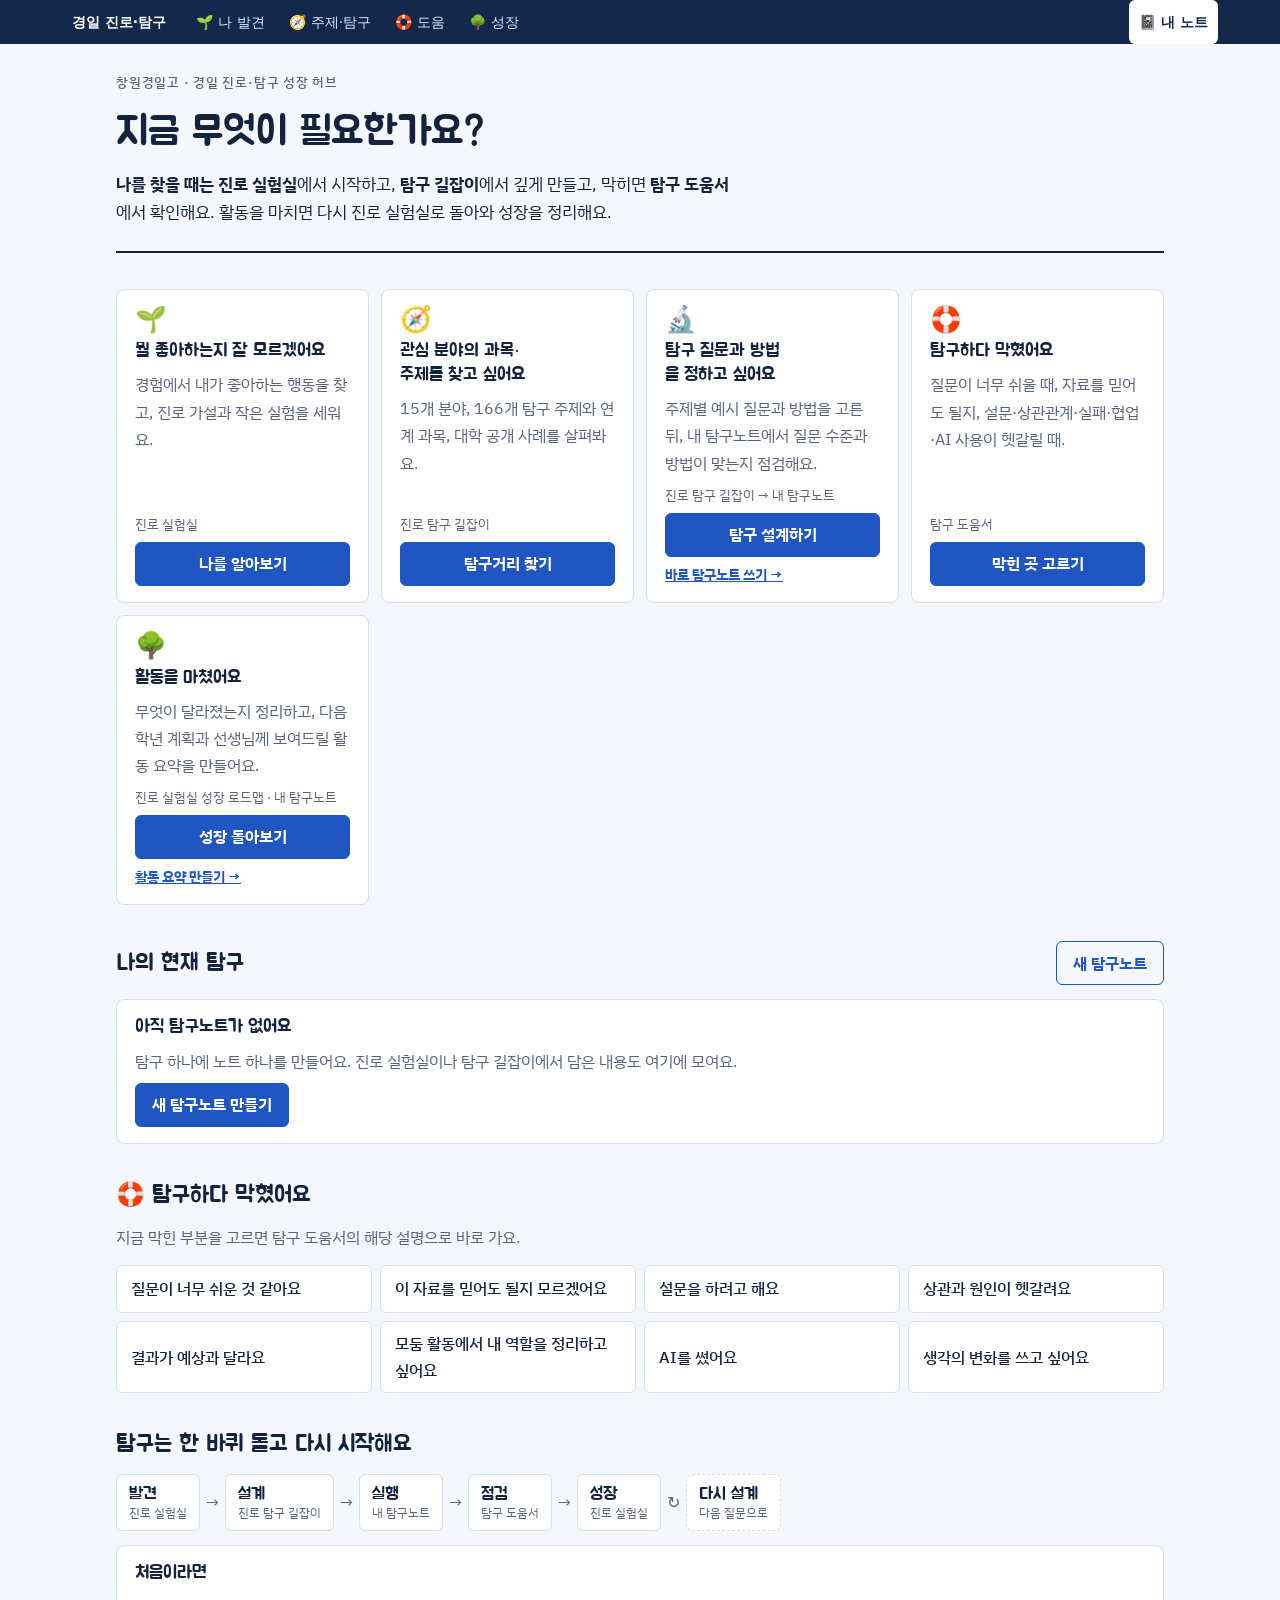
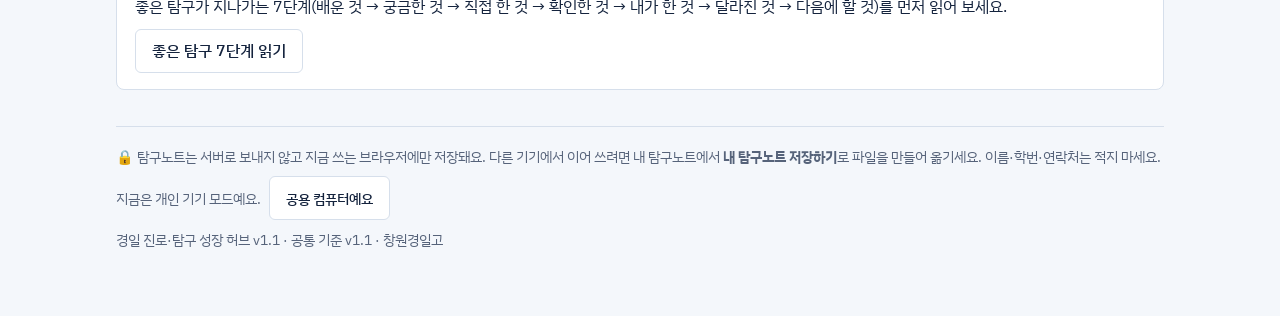
==== index.html @ 1346db72 "Add files via upload" ====
<!doctype html>
<html lang="ko">
<head>
<meta charset="utf-8">
<meta name="viewport" content="width=device-width,initial-scale=1,viewport-fit=cover">
<meta name="description" content="창원경일고 학생을 위한 진로·탐구 성장 허브. 나 발견, 주제·과목 찾기, 탐구 설계, 도움, 성장 정리를 한곳에서 시작합니다.">
<title>경일 진로·탐구 성장 허브</title>
<link rel="preconnect" href="https://fonts.googleapis.com">
<link rel="stylesheet" href="https://fonts.googleapis.com/css2?family=Jua&family=IBM+Plex+Sans+KR:wght@400;500;700&display=swap">
<link rel="stylesheet" href="hub.css">
<style>
.hero{display:flex;flex-direction:column;gap:12px;border-bottom:2px solid var(--ink);padding-bottom:24px}
.hero .rule{font-size:1.05rem;max-width:62ch}
.needs{display:grid;grid-template-columns:repeat(auto-fit,minmax(250px,1fr));gap:12px}
.need{display:flex;flex-direction:column;gap:8px;background:var(--surface);border:1px solid var(--line);border-radius:var(--r);padding:16px 18px;min-width:0}
.need .ico{font-size:1.6rem;line-height:1}
.need h3{font-size:1.15rem}
.need .to{margin-top:auto;display:flex;flex-direction:column;gap:6px}
.need .where{font-size:.8rem;color:var(--muted)}
.need a.go{font-weight:700}
.current{display:grid;grid-template-columns:repeat(auto-fit,minmax(260px,1fr));gap:12px}
.note-card .q{color:var(--muted);font-size:.92rem;display:-webkit-box;-webkit-line-clamp:2;-webkit-box-orient:vertical;overflow:hidden}
.note-card .meta{display:flex;gap:8px;align-items:center;flex-wrap:wrap;font-size:.82rem;color:var(--muted)}
.help-grid{display:grid;grid-template-columns:repeat(auto-fit,minmax(230px,1fr));gap:8px}
.help-grid a{display:flex;align-items:center;min-height:48px;padding:8px 14px;border-radius:6px;border:1px solid var(--line);background:var(--surface);color:var(--ink);text-decoration:none;font-weight:500}
.help-grid a:hover{border-color:var(--primary);color:var(--primary)}
.cycle{list-style:none;margin:0;padding:0;display:flex;flex-wrap:wrap;gap:6px;align-items:stretch}
.cycle li{display:flex;align-items:center;gap:6px}
.cycle .step{background:var(--surface);border:1px solid var(--line);border-radius:6px;padding:8px 12px;display:flex;flex-direction:column;line-height:1.35}
.cycle .step b{font-family:var(--f-display);font-weight:400;font-size:1.05rem}
.cycle .step span{font-size:.78rem;color:var(--muted)}
.cycle .arrow{color:var(--muted)}
.cycle .back .step{border-style:dashed}
.lab{border-left:4px solid var(--accent)}
table.ver{border-collapse:collapse;font-size:.88rem;width:100%}
table.ver th,table.ver td{border-bottom:1px solid var(--line);padding:6px 8px;text-align:left}
.ver-wrap{overflow-x:auto}
</style>
</head>
<body>
<div class="wrap">
  <header class="hero">
    <span class="eyebrow">창원경일고 · 경일 진로·탐구 성장 허브</span>
    <h1>지금 무엇이 필요한가요?</h1>
    <p class="rule"><b>나를 찾을 때는 진로 실험실</b>에서 시작하고, <b>탐구 길잡이</b>에서 깊게 만들고, 막히면 <b>탐구 도움서</b>에서 확인해요. 활동을 마치면 다시 진로 실험실로 돌아와 성장을 정리해요.</p>
  </header>

  <section aria-labelledby="needs-h">
    <h2 id="needs-h" class="sr-only">필요한 것 고르기</h2>
    <div class="needs" id="needs"></div>
  </section>

  <section id="labBox" hidden></section>

  <section aria-labelledby="cur-h">
    <div class="row" style="justify-content:space-between">
      <h2 id="cur-h">나의 현재 탐구</h2>
      <a class="btn ghost no-print" href="notes.html?new=1">새 탐구노트</a>
    </div>
    <div class="current" id="current"></div>
  </section>

  <section id="help" aria-labelledby="help-h">
    <h2 id="help-h">🛟 탐구하다 막혔어요</h2>
    <p class="muted">지금 막힌 부분을 고르면 탐구 도움서의 해당 설명으로 바로 가요.</p>
    <div class="help-grid" id="helpGrid"></div>
  </section>

  <section aria-labelledby="cycle-h">
    <h2 id="cycle-h">탐구는 한 바퀴 돌고 다시 시작해요</h2>
    <ol class="cycle" id="cycle"></ol>
    <div class="card">
      <h3>처음이라면</h3>
      <p>좋은 탐구가 지나가는 7단계(배운 것 → 궁금한 것 → 직접 한 것 → 확인한 것 → 내가 한 것 → 달라진 것 → 다음에 할 것)를 먼저 읽어 보세요.</p>
      <div class="row"><a class="btn quiet" href="seven-steps.html">좋은 탐구 7단계 읽기</a></div>
    </div>
  </section>

  <footer class="foot">
    <p>🔒 탐구노트는 서버로 보내지 않고 지금 쓰는 브라우저에만 저장돼요. 다른 기기에서 이어 쓰려면 내 탐구노트에서 <b>내 탐구노트 저장하기</b>로 파일을 만들어 옮기세요. 이름·학번·연락처는 적지 마세요.</p>
    <div class="row no-print"><span id="modeText"></span><button class="btn quiet" type="button" id="modeBtn"></button></div>
    <div id="teacherBox" hidden></div>
    <p>경일 진로·탐구 성장 허브 v1.1 · 공통 기준 <span id="kisVer"></span> · 창원경일고</p>
  </footer>
</div>

<script src="inquiry-standard.js"></script>
<script src="inquiry-notes.js"></script>
<script>
(function(){
  'use strict';
  var K=window.KIS, N=window.KNotes, esc=K.esc, S=K.SITES;
  K.mountNav('home');
  N.migrate();
  document.getElementById('kisVer').textContent='v'+K.VERSION;

  var needs=[
    {ico:'🌱',t:'뭘 좋아하는지 잘 모르겠어요',d:'경험에서 내가 좋아하는 행동을 찾고, 진로 가설과 작은 실험을 세워요.',where:'진로 실험실',href:S.lab+'index.html',go:'나를 알아보기'},
    {ico:'🧭',t:'관심 분야의 과목·주제를 찾고 싶어요',d:'15개 분야, 166개 탐구 주제와 연계 과목, 대학 공개 사례를 살펴봐요.',where:'진로 탐구 길잡이',href:S.explore+'index.html',go:'탐구거리 찾기'},
    {ico:'🔬',t:'탐구 질문과 방법을 정하고 싶어요',d:'주제별 예시 질문과 방법을 고른 뒤, 내 탐구노트에서 질문 수준과 방법이 맞는지 점검해요.',where:'진로 탐구 길잡이 → 내 탐구노트',href:S.explore+'index.html',go:'탐구 설계하기',alt:{href:'notes.html?new=1',t:'바로 탐구노트 쓰기'}},
    {ico:'🛟',t:'탐구하다 막혔어요',d:'질문이 너무 쉬울 때, 자료를 믿어도 될지, 설문·상관관계·실패·협업·AI 사용이 헷갈릴 때.',where:'탐구 도움서',href:'#help',go:'막힌 곳 고르기'},
    {ico:'🌳',t:'활동을 마쳤어요',d:'무엇이 달라졌는지 정리하고, 다음 학년 계획과 선생님께 보여드릴 활동 요약을 만들어요.',where:'진로 실험실 성장 로드맵 · 내 탐구노트',href:S.lab+'roadmap.html',go:'성장 돌아보기',alt:{href:'notes.html',t:'활동 요약 만들기'}}
  ];
  document.getElementById('needs').innerHTML=needs.map(function(n){
    return '<article class="need"><span class="ico" aria-hidden="true">'+n.ico+'</span><h3>'+esc(n.t)+'</h3><p class="muted">'+esc(n.d)+'</p>'+
      '<div class="to"><span class="where">'+esc(n.where)+'</span><a class="btn" href="'+n.href+'">'+esc(n.go)+'</a>'+
      (n.alt?'<a class="go small" href="'+n.alt.href+'">'+esc(n.alt.t)+' →</a>':'')+'</div></article>';
  }).join('');

  document.getElementById('helpGrid').innerHTML=K.HELP.map(function(h){
    return '<a href="'+S.guide+'#'+h.id+'">'+esc(h.label)+'</a>';
  }).join('');

  var cyc=[['발견','진로 실험실'],['설계','진로 탐구 길잡이'],['실행','내 탐구노트'],['점검','탐구 도움서'],['성장','진로 실험실']];
  document.getElementById('cycle').innerHTML=cyc.map(function(c,i){
    return '<li><span class="step"><b>'+c[0]+'</b><span>'+c[1]+'</span></span>'+(i<cyc.length-1?'<span class="arrow" aria-hidden="true">→</span>':'')+'</li>';
  }).join('')+'<li class="back"><span class="arrow" aria-hidden="true">↻</span><span class="step"><b>다시 설계</b><span>다음 질문으로</span></span></li>';

  function renderCurrent(){
    var list=N.list().filter(function(n){return !N.isBlank(n);}), box=document.getElementById('current');
    if(!list.length){
      box.innerHTML='<div class="card"><h3>아직 탐구노트가 없어요</h3><p class="muted">탐구 하나에 노트 하나를 만들어요. 진로 실험실이나 탐구 길잡이에서 담은 내용도 여기에 모여요.</p><div class="row"><a class="btn" href="notes.html?new=1">새 탐구노트 만들기</a></div></div>';
      return;
    }
    box.innerHTML=list.slice(0,4).map(function(n){
      return '<article class="card note-card"><h3>'+esc(N.title(n))+'</h3>'+(n.question?'<p class="q">'+esc(n.question)+'</p>':'')+
        '<div class="meta"><span class="chip '+n.stage+'">'+esc(N.stageLabel(n.stage))+'</span><span>마지막 저장 '+esc(N.when(n.updatedAt))+'</span></div>'+
        '<div class="row"><a class="btn quiet" href="notes.html#'+encodeURIComponent(n.id)+'">이어하기</a></div></article>';
    }).join('')+(list.length>4?'<div class="card"><p class="muted">탐구노트 '+list.length+'개 중 최근 4개예요.</p><a href="notes.html">모두 보기 →</a></div>':'');
  }
  function renderLab(){
    var lab=N.labBridge(), el=document.getElementById('labBox');
    if(!lab.has){el.hidden=true;return;}
    el.hidden=false;
    el.innerHTML='<div class="card lab"><span class="eyebrow">진로 실험실에서 찾은 나</span><h3>'+esc(N.interestText(lab)||'진로 가설')+'</h3>'+
      (lab.experiment?'<p class="muted">작은 실험: '+esc(lab.experiment)+'</p>':'')+
      (lab.seed?'<p class="muted">질문 씨앗: '+esc(lab.seed)+'</p>':'')+
      '<div class="row"><a class="btn" href="'+S.explore+'index.html">이 관심으로 주제 찾기</a><a class="btn quiet" href="'+S.lab+'keyword.html">첫 질문 다듬기</a></div></div>';
  }
  function renderMode(){
    var pub=N.mode()==='public';
    document.getElementById('modeText').textContent=pub?'지금은 공용 컴퓨터 모드예요. 창을 닫으면 기록이 사라져요.':'지금은 개인 기기 모드예요.';
    document.getElementById('modeBtn').textContent=pub?'개인 기기 모드로 바꾸기':'공용 컴퓨터예요';
  }
  document.getElementById('modeBtn').addEventListener('click',function(){N.setMode(N.mode()==='public'?'private':'public');renderMode();renderCurrent();renderLab();});

  /* 교사용: 네 저장소의 공통 파일 버전이 같은지 확인 (?teacher=1) */
  if(new URLSearchParams(location.search).get('teacher')==='1'){
    var tb=document.getElementById('teacherBox'); tb.hidden=false;
    tb.innerHTML='<h3>교사용 · 공통 파일 버전 점검</h3><div class="ver-wrap"><table class="ver"><thead><tr><th>저장소</th><th>공통 기준</th><th>탐구노트</th></tr></thead><tbody id="verBody"></tbody></table></div>';
    var repos=[['허브',''],['진로 실험실',S.lab],['진로 탐구 길잡이',S.explore],['탐구 도움서',S.guide]];
    function first(url){return fetch(url,{cache:'no-store'}).then(function(r){return r.ok?r.text():'';}).then(function(t){var m=t.match(/VERSION\s+([\d.]+)/);return m?m[1]:'없음';}).catch(function(){return '열 수 없음';});}
    Promise.all(repos.map(function(r){return Promise.all([first(r[1]+'inquiry-standard.js'),first(r[1]+'inquiry-notes.js')]);})).then(function(rs){
      document.getElementById('verBody').innerHTML=rs.map(function(v,i){var bad=v[0]!==K.VERSION;return '<tr><td>'+repos[i][0]+'</td><td>'+(bad?'⚠ ':'')+esc(v[0])+'</td><td>'+esc(v[1])+'</td></tr>';}).join('');
    });
  }

  renderCurrent(); renderLab(); renderMode();
  N.onChange(function(){renderCurrent();renderLab();});
})();
</script>
</body>
</html>
---- hub.css ----
/* 경일 진로·탐구 성장 허브 — 공통 화면 스타일
   Layout: 학교 탐구 노트 — 왼쪽 정렬 한 줄 흐름, 필요(카드) → 현재 탐구 → 도움 → 순환 구조 순서 */
:root{
  --bg:#f4f7fb; --surface:#ffffff; --ink:#14233d; --muted:#56637a; --line:#d6dfeb; --soft:#e6eefb;
  --primary:#1f56c2; --primary-ink:#ffffff; --accent:#1b7a4b; --accent-soft:#e2f3e9; --warn:#b4540a; --warn-soft:#fdf0e3; --bad:#c2352b; --bad-soft:#fde8e6;
  --f-display:"Jua","IBM Plex Sans KR","Apple SD Gothic Neo","Malgun Gothic",sans-serif;
  --f-body:"IBM Plex Sans KR","Apple SD Gothic Neo","Malgun Gothic",system-ui,sans-serif;
  --r:8px;
}
@media (prefers-color-scheme: dark){:root:not([data-theme="light"]){
  --bg:#0f1625; --surface:#172036; --ink:#e6ecf7; --muted:#a3aec3; --line:#2d3954; --soft:#1d2b4a;
  --primary:#7ea6ff; --primary-ink:#0f1625; --accent:#5fd39a; --accent-soft:#173326; --warn:#ffb36b; --warn-soft:#3a2a17; --bad:#ff8077; --bad-soft:#3a1f22; color-scheme:dark}}
:root[data-theme="dark"]{
  --bg:#0f1625; --surface:#172036; --ink:#e6ecf7; --muted:#a3aec3; --line:#2d3954; --soft:#1d2b4a;
  --primary:#7ea6ff; --primary-ink:#0f1625; --accent:#5fd39a; --accent-soft:#173326; --warn:#ffb36b; --warn-soft:#3a2a17; --bad:#ff8077; --bad-soft:#3a1f22; color-scheme:dark}
*{box-sizing:border-box}
[hidden]{display:none!important}
html,body{margin:0}
body{background:var(--bg);color:var(--ink);font-family:var(--f-body);font-size:16px;line-height:1.7}
.wrap{max-width:1080px;margin:0 auto;padding-inline:16px;padding-block:28px 64px;display:flex;flex-direction:column;gap:36px}
h1,h2,h3{font-family:var(--f-display);font-weight:400;line-height:1.3;margin:0;text-wrap:balance}
h1{font-size:clamp(1.8rem,5vw,2.5rem)}
h2{font-size:1.45rem}
h3{font-size:1.12rem}
p{margin:0}
a{color:var(--primary)}
.eyebrow{font-size:.8rem;letter-spacing:.06em;color:var(--muted);font-weight:500}
.muted{color:var(--muted)}
.small{font-size:.86rem}
section{display:flex;flex-direction:column;gap:14px}
.card{background:var(--surface);border:1px solid var(--line);border-radius:var(--r);padding:16px 18px;display:flex;flex-direction:column;gap:8px;min-width:0}
.btn{font:inherit;font-weight:700;display:inline-flex;align-items:center;justify-content:center;gap:6px;min-height:44px;padding:0 16px;border-radius:6px;border:1.5px solid var(--primary);background:var(--primary);color:var(--primary-ink);cursor:pointer;text-decoration:none}
.btn.ghost{background:transparent;color:var(--primary)}
.btn.quiet{border-color:var(--line);background:var(--surface);color:var(--ink);font-weight:500}
.btn.danger{border-color:var(--bad);background:transparent;color:var(--bad)}
.btn:focus-visible,a:focus-visible,button:focus-visible,input:focus-visible,textarea:focus-visible,select:focus-visible{outline:3px solid var(--primary);outline-offset:2px}
.row{display:flex;gap:8px;flex-wrap:wrap;align-items:center}
.chip{display:inline-flex;align-items:center;gap:4px;font-size:.78rem;font-weight:700;border-radius:999px;padding:2px 10px;border:1px solid var(--line);color:var(--muted);background:var(--surface)}
.chip.start{color:var(--primary);border-color:var(--primary)}
.chip.doing{color:var(--warn);border-color:var(--warn)}
.chip.done{color:var(--accent);border-color:var(--accent)}
.notice{border-radius:var(--r);padding:12px 14px;background:var(--soft)}
.notice.good{background:var(--accent-soft)}
.notice.warn{background:var(--warn-soft)}
.notice.bad{background:var(--bad-soft)}
.sr-only{position:absolute;width:1px;height:1px;overflow:hidden;clip:rect(0 0 0 0);white-space:nowrap}
footer.foot{border-top:1px solid var(--line);padding-top:18px;display:flex;flex-direction:column;gap:8px;color:var(--muted);font-size:.88rem}
@media (prefers-reduced-motion:reduce){*{transition:none!important;scroll-behavior:auto!important}}
@media print{.no-print{display:none!important}body{background:#fff;color:#000}}
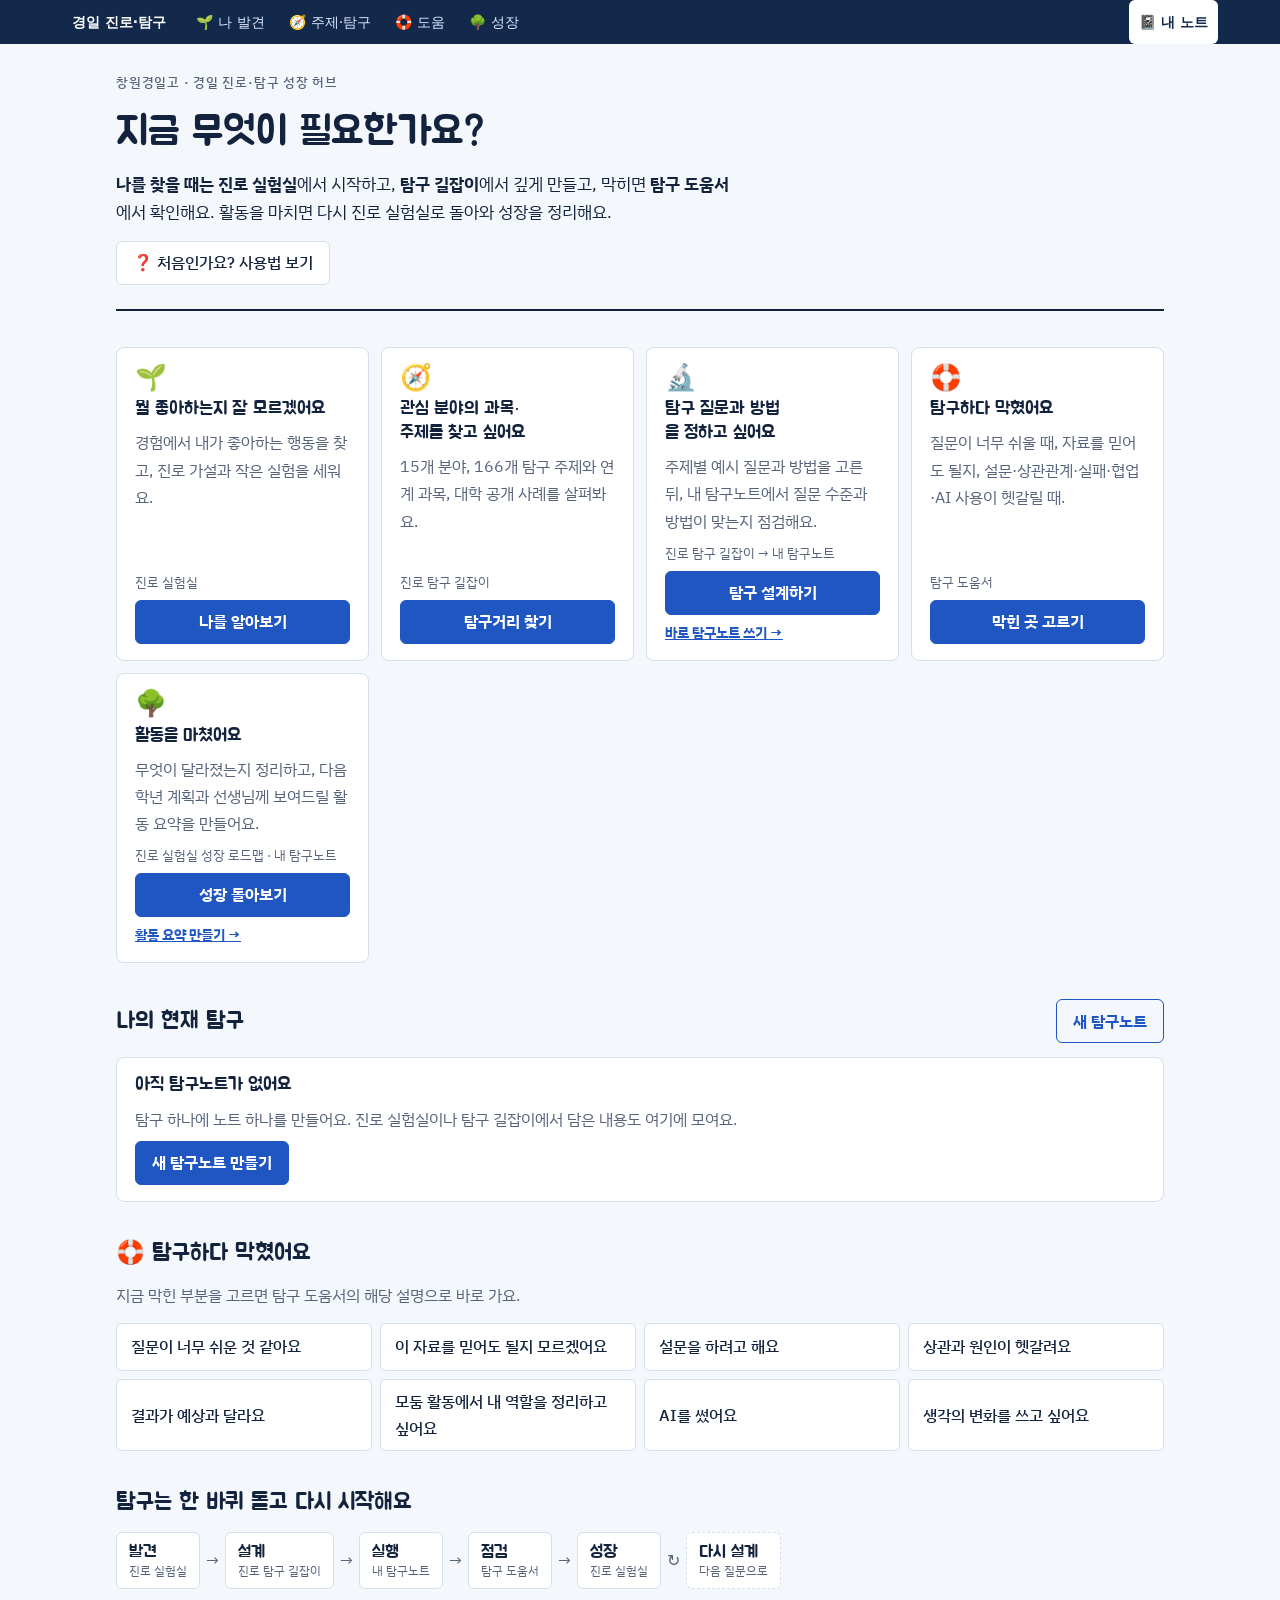
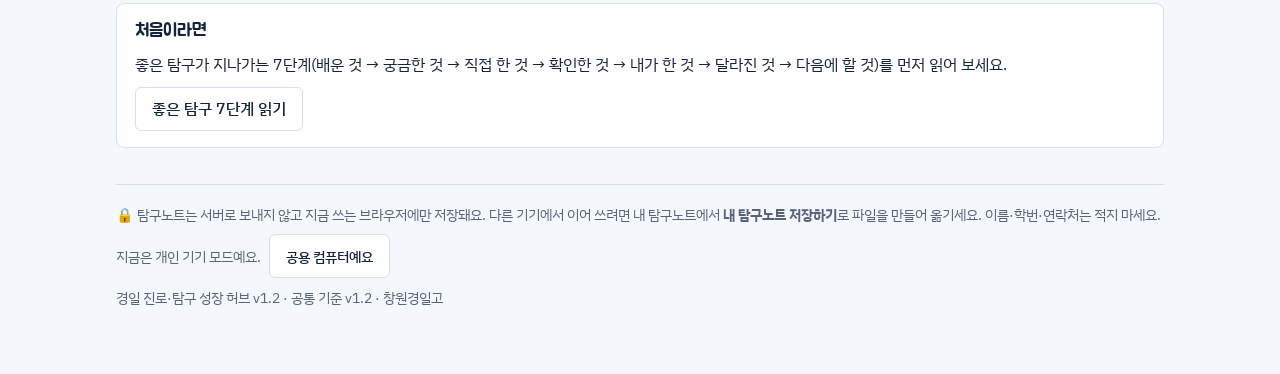
==== commit 27a11727: "Add files via upload" ====
--- a/index.html
+++ b/index.html
@@ -32,6 +32,11 @@
 .cycle .arrow{color:var(--muted)}
 .cycle .back .step{border-style:dashed}
 .lab{border-left:4px solid var(--accent)}
+.howto-toggle{align-self:flex-start;margin-top:2px}
+.howto{margin-top:2px;background:var(--surface);border:1px solid var(--line);border-radius:var(--r);padding:14px 16px;max-width:760px}
+.howto[hidden]{display:none}
+.howto ol{margin:8px 0 0;padding-left:1.35em;display:grid;gap:7px}
+.howto b{color:var(--primary)}
 table.ver{border-collapse:collapse;font-size:.88rem;width:100%}
 table.ver th,table.ver td{border-bottom:1px solid var(--line);padding:6px 8px;text-align:left}
 .ver-wrap{overflow-x:auto}
@@ -43,6 +48,33 @@
     <span class="eyebrow">창원경일고 · 경일 진로·탐구 성장 허브</span>
     <h1>지금 무엇이 필요한가요?</h1>
     <p class="rule"><b>나를 찾을 때는 진로 실험실</b>에서 시작하고, <b>탐구 길잡이</b>에서 깊게 만들고, 막히면 <b>탐구 도움서</b>에서 확인해요. 활동을 마치면 다시 진로 실험실로 돌아와 성장을 정리해요.</p>
+    <button class="btn quiet howto-toggle no-print" type="button" id="howtoBtn" aria-expanded="false" aria-controls="howtoBox">❓ 처음인가요? 사용법 보기</button>
+    <div class="howto" id="howtoBox" hidden>
+      <h3 style="margin:0 0 8px">처음이라면 이렇게 하세요</h3>
+      <p style="margin:0 0 12px">처음부터 모든 메뉴를 다 할 필요는 없어요. <b>지금 나에게 필요한 것 하나만 골라서</b> 시작하면 됩니다.</p>
+      <ol>
+        <li><b>🌱 1. 내가 뭘 좋아하는지 잘 모르겠어요</b><br>
+          → <b>‘나를 알아보기’</b>를 눌러요.<br>
+          예: 만들기, 설명하기, 조사하기, 사람 돕기처럼 내가 좋아하는 행동을 찾아요.</li>
+        <li><b>🧭 2. 관심 분야는 있는데 탐구 주제가 없어요</b><br>
+          → <b>‘탐구거리 찾기’</b>를 눌러요.<br>
+          예: 기계에 관심 있다면 모터, 에너지, 센서처럼 실제로 탐구할 주제를 골라요.</li>
+        <li><b>🔬 3. 무엇을 알아볼지 질문을 만들고 방법을 정해요</b><br>
+          → <b>‘탐구 설계하기’</b>를 눌러요.<br>
+          예: “전압이 달라지면 모터의 회전속도는 어떻게 달라질까?”처럼 질문을 만들고, 실험·설문·자료 비교 중 알맞은 방법을 골라요.</li>
+        <li><b>🛟 4. 하다가 막히면 바로 도움을 받아요</b><br>
+          → <b>‘막힌 곳 고르기’</b>를 눌러요.<br>
+          예: 자료를 믿어도 되는지, 설문을 어떻게 하는지, 결과가 예상과 다를 때 어떻게 고치는지 찾아볼 수 있어요.</li>
+        <li><b>🌳 5. 탐구가 끝나면 내가 한 일을 정리해요</b><br>
+          → <b>‘성장 돌아보기’</b> 또는 <b>‘활동 요약 만들기’</b>를 눌러요.<br>
+          무엇을 알아냈는지, 무엇을 고쳤는지, 생각이 어떻게 달라졌는지, 다음에는 무엇을 더 알아볼지 적어요.</li>
+      </ol>
+      <div style="margin-top:12px;padding:10px 12px;border:1px solid var(--line);border-radius:8px;background:var(--bg)">
+        <b>📓 꼭 기억하세요</b><br>
+        같은 탐구는 <b>같은 탐구노트에 계속 이어서</b> 적으면 됩니다. 다른 새 주제를 시작할 때만 새 탐구노트를 만들어요.
+      </div>
+      <p class="muted" style="margin:10px 0 0">길을 잃었나요? 어느 화면에서든 상단의 <b>🏠 허브</b>를 누르면 처음 화면으로 돌아올 수 있어요.</p>
+    </div>
   </header>
 
   <section aria-labelledby="needs-h">
@@ -80,7 +112,7 @@
     <p>🔒 탐구노트는 서버로 보내지 않고 지금 쓰는 브라우저에만 저장돼요. 다른 기기에서 이어 쓰려면 내 탐구노트에서 <b>내 탐구노트 저장하기</b>로 파일을 만들어 옮기세요. 이름·학번·연락처는 적지 마세요.</p>
     <div class="row no-print"><span id="modeText"></span><button class="btn quiet" type="button" id="modeBtn"></button></div>
     <div id="teacherBox" hidden></div>
-    <p>경일 진로·탐구 성장 허브 v1.1 · 공통 기준 <span id="kisVer"></span> · 창원경일고</p>
+    <p>경일 진로·탐구 성장 허브 v1.2 · 공통 기준 <span id="kisVer"></span> · 창원경일고</p>
   </footer>
 </div>
 
@@ -93,6 +125,8 @@
   K.mountNav('home');
   N.migrate();
   document.getElementById('kisVer').textContent='v'+K.VERSION;
+  var howtoBtn=document.getElementById('howtoBtn'), howtoBox=document.getElementById('howtoBox');
+  if(howtoBtn&&howtoBox){howtoBtn.addEventListener('click',function(){var open=howtoBox.hidden;howtoBox.hidden=!open;howtoBtn.setAttribute('aria-expanded',open?'true':'false');howtoBtn.textContent=open?'사용법 닫기':'❓ 처음인가요? 사용법 보기';});}
 
   var needs=[
     {ico:'🌱',t:'뭘 좋아하는지 잘 모르겠어요',d:'경험에서 내가 좋아하는 행동을 찾고, 진로 가설과 작은 실험을 세워요.',where:'진로 실험실',href:S.lab+'index.html',go:'나를 알아보기'},
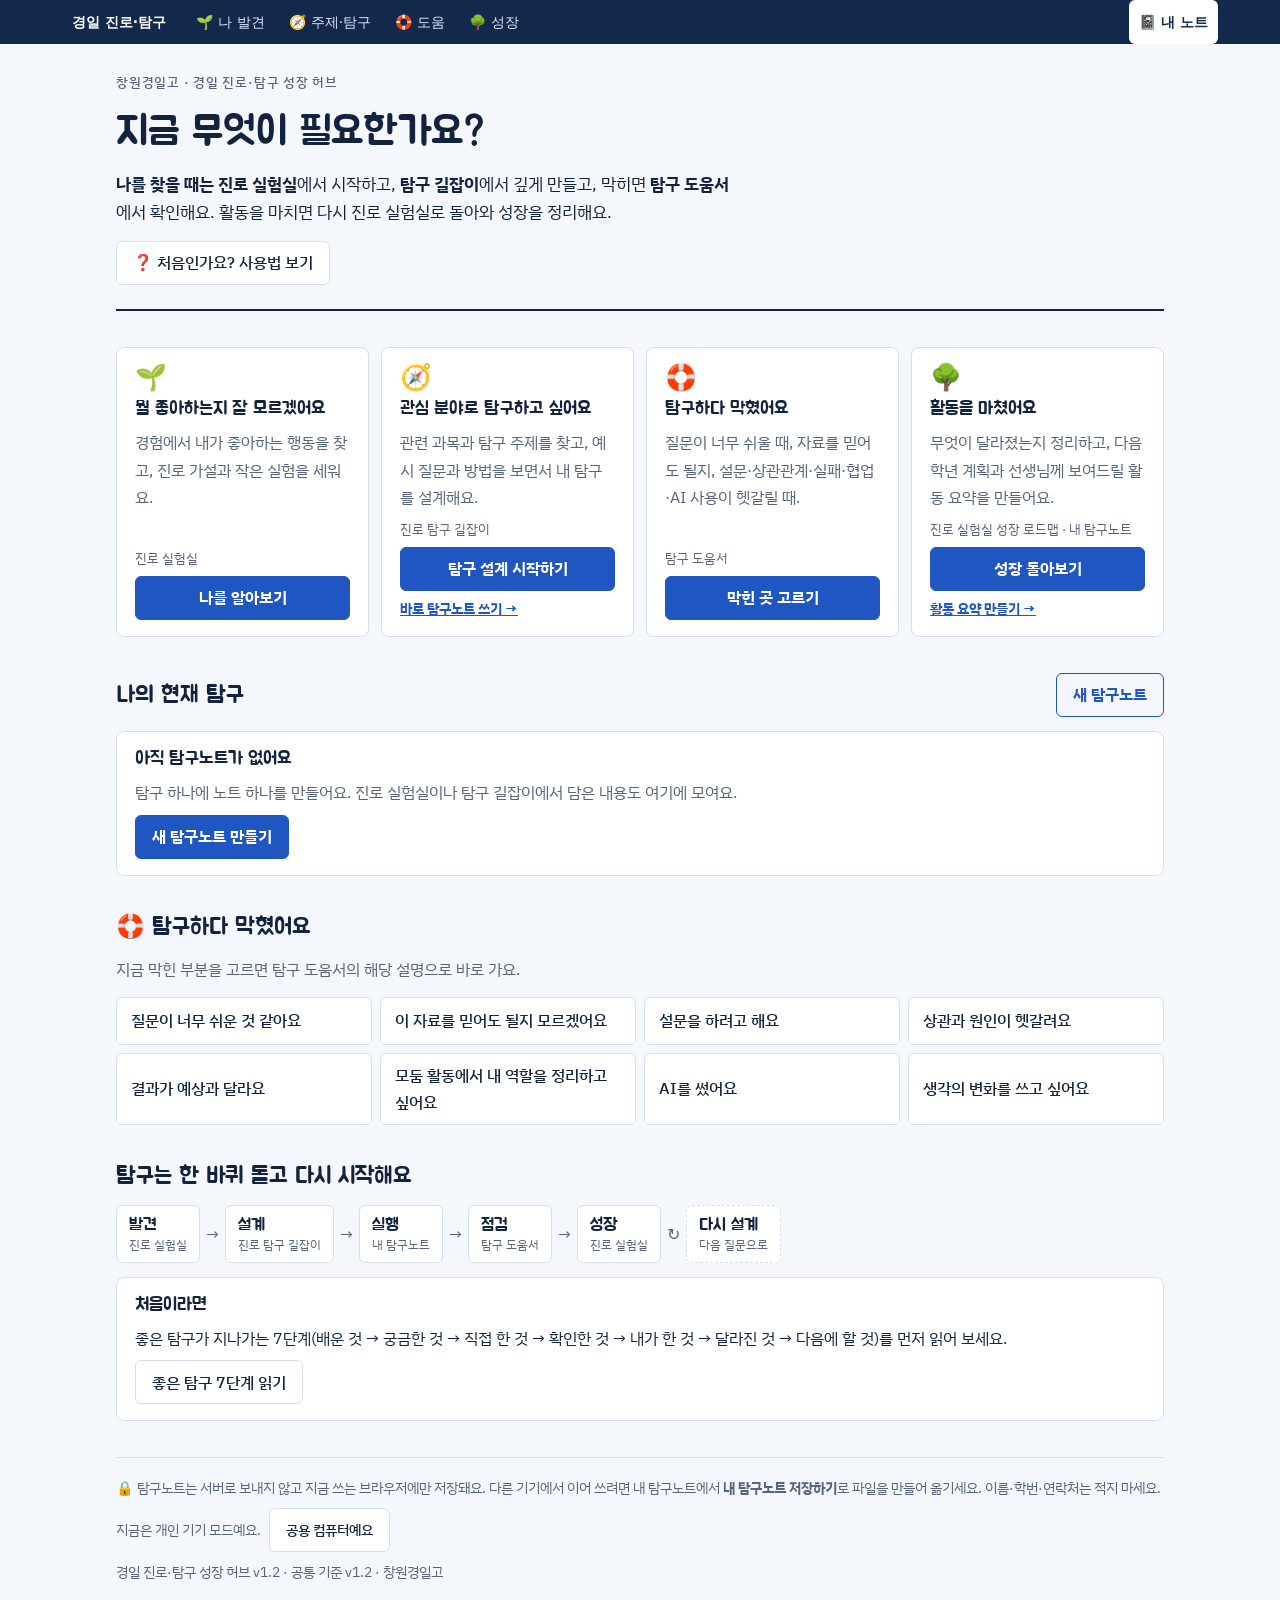
==== commit 2a3df3dd: "Add files via upload" ====
--- a/index.html
+++ b/index.html
@@ -56,16 +56,14 @@
         <li><b>🌱 1. 내가 뭘 좋아하는지 잘 모르겠어요</b><br>
           → <b>‘나를 알아보기’</b>를 눌러요.<br>
           예: 만들기, 설명하기, 조사하기, 사람 돕기처럼 내가 좋아하는 행동을 찾아요.</li>
-        <li><b>🧭 2. 관심 분야는 있는데 탐구 주제가 없어요</b><br>
-          → <b>‘탐구거리 찾기’</b>를 눌러요.<br>
-          예: 기계에 관심 있다면 모터, 에너지, 센서처럼 실제로 탐구할 주제를 골라요.</li>
-        <li><b>🔬 3. 무엇을 알아볼지 질문을 만들고 방법을 정해요</b><br>
-          → <b>‘탐구 설계하기’</b>를 눌러요.<br>
-          예: “전압이 달라지면 모터의 회전속도는 어떻게 달라질까?”처럼 질문을 만들고, 실험·설문·자료 비교 중 알맞은 방법을 골라요.</li>
-        <li><b>🛟 4. 하다가 막히면 바로 도움을 받아요</b><br>
+        <li><b>🧭 2. 관심 분야로 탐구하고 싶어요</b><br>
+          → <b>‘탐구 설계 시작하기’</b>를 눌러요.<br>
+          먼저 관련 과목과 주제를 고른 뒤, “무엇을 알아볼까?”라는 질문을 만들고 실험·설문·자료 비교처럼 알맞은 방법을 정해요.<br>
+          예: 기계에 관심 있다면 ‘모터’를 고르고 → “전압이 달라지면 모터의 회전속도는 어떻게 달라질까?”라는 질문을 만들어요.</li>
+        <li><b>🛟 3. 하다가 막히면 바로 도움을 받아요</b><br>
           → <b>‘막힌 곳 고르기’</b>를 눌러요.<br>
           예: 자료를 믿어도 되는지, 설문을 어떻게 하는지, 결과가 예상과 다를 때 어떻게 고치는지 찾아볼 수 있어요.</li>
-        <li><b>🌳 5. 탐구가 끝나면 내가 한 일을 정리해요</b><br>
+        <li><b>🌳 4. 탐구가 끝나면 내가 한 일을 정리해요</b><br>
           → <b>‘성장 돌아보기’</b> 또는 <b>‘활동 요약 만들기’</b>를 눌러요.<br>
           무엇을 알아냈는지, 무엇을 고쳤는지, 생각이 어떻게 달라졌는지, 다음에는 무엇을 더 알아볼지 적어요.</li>
       </ol>
@@ -130,8 +128,7 @@
 
   var needs=[
     {ico:'🌱',t:'뭘 좋아하는지 잘 모르겠어요',d:'경험에서 내가 좋아하는 행동을 찾고, 진로 가설과 작은 실험을 세워요.',where:'진로 실험실',href:S.lab+'index.html',go:'나를 알아보기'},
-    {ico:'🧭',t:'관심 분야의 과목·주제를 찾고 싶어요',d:'15개 분야, 166개 탐구 주제와 연계 과목, 대학 공개 사례를 살펴봐요.',where:'진로 탐구 길잡이',href:S.explore+'index.html',go:'탐구거리 찾기'},
-    {ico:'🔬',t:'탐구 질문과 방법을 정하고 싶어요',d:'주제별 예시 질문과 방법을 고른 뒤, 내 탐구노트에서 질문 수준과 방법이 맞는지 점검해요.',where:'진로 탐구 길잡이 → 내 탐구노트',href:S.explore+'index.html',go:'탐구 설계하기',alt:{href:'notes.html?new=1',t:'바로 탐구노트 쓰기'}},
+    {ico:'🧭',t:'관심 분야로 탐구하고 싶어요',d:'관련 과목과 탐구 주제를 찾고, 예시 질문과 방법을 보면서 내 탐구를 설계해요.',where:'진로 탐구 길잡이',href:S.explore+'index.html',go:'탐구 설계 시작하기',alt:{href:'notes.html?new=1',t:'바로 탐구노트 쓰기'}},
     {ico:'🛟',t:'탐구하다 막혔어요',d:'질문이 너무 쉬울 때, 자료를 믿어도 될지, 설문·상관관계·실패·협업·AI 사용이 헷갈릴 때.',where:'탐구 도움서',href:'#help',go:'막힌 곳 고르기'},
     {ico:'🌳',t:'활동을 마쳤어요',d:'무엇이 달라졌는지 정리하고, 다음 학년 계획과 선생님께 보여드릴 활동 요약을 만들어요.',where:'진로 실험실 성장 로드맵 · 내 탐구노트',href:S.lab+'roadmap.html',go:'성장 돌아보기',alt:{href:'notes.html',t:'활동 요약 만들기'}}
   ];
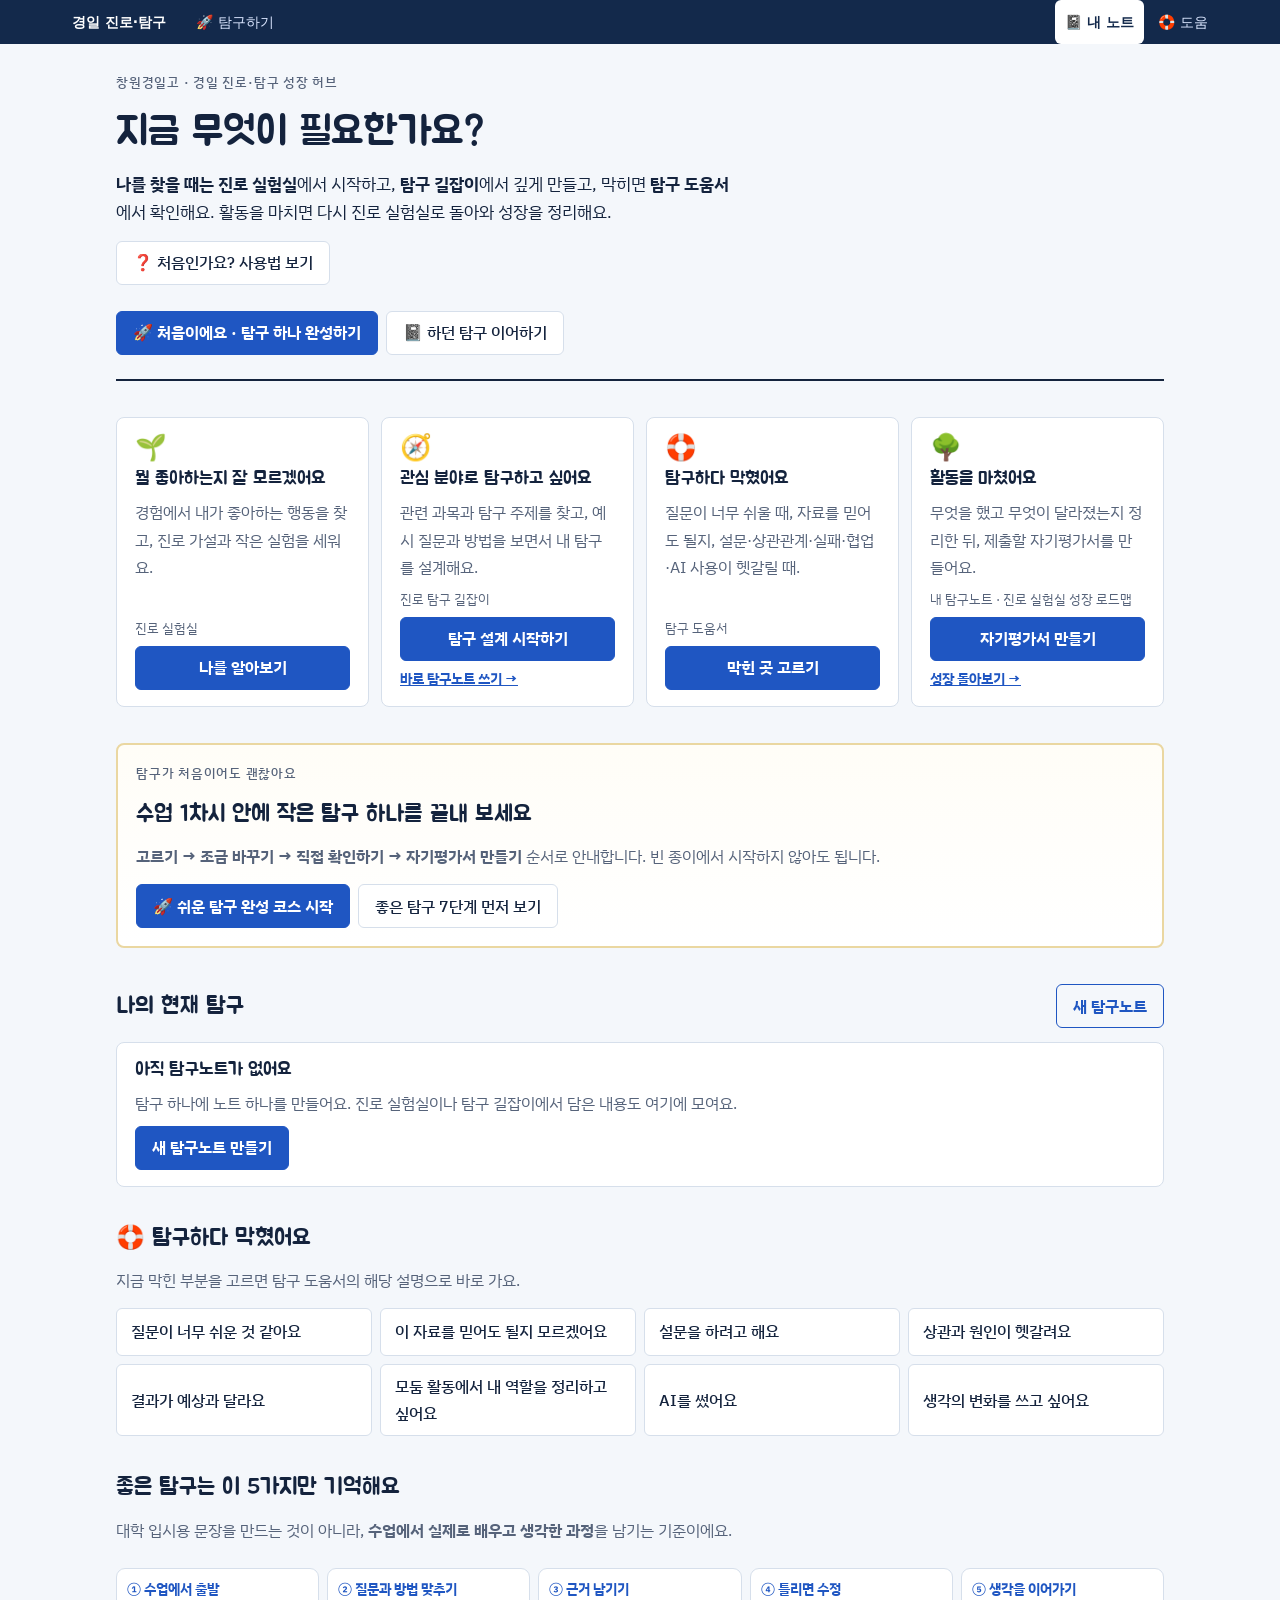
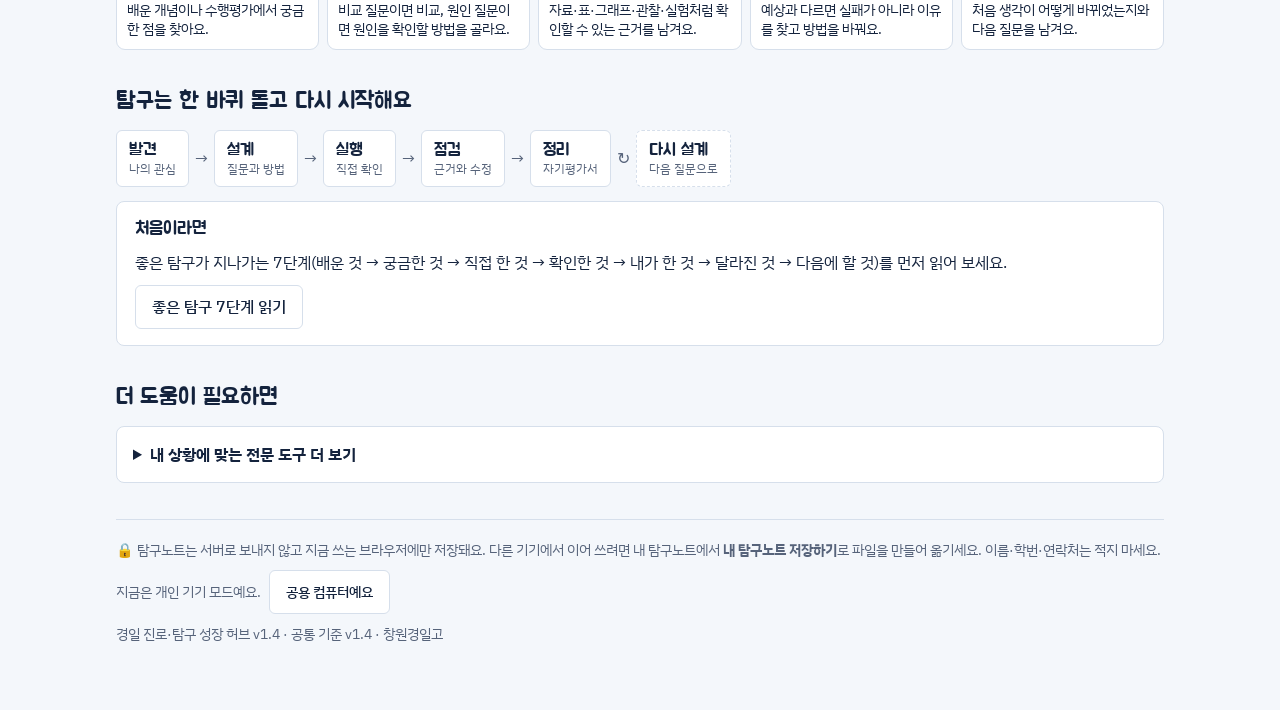
==== commit ba21c6f1: "Add files via upload" ====
--- a/index.html
+++ b/index.html
@@ -37,6 +37,20 @@
 .howto[hidden]{display:none}
 .howto ol{margin:8px 0 0;padding-left:1.35em;display:grid;gap:7px}
 .howto b{color:var(--primary)}
+
+.easy-start{background:linear-gradient(180deg,#fffdf7,#fff);border:2px solid #ead7a1;border-radius:var(--r);padding:18px}
+.easy-start h2{margin-top:0}.easy-grid{display:grid;grid-template-columns:repeat(auto-fit,minmax(210px,1fr));gap:10px;margin-top:12px}
+.easy-card{border:1px solid var(--line);background:var(--surface);border-radius:10px;padding:14px;display:flex;flex-direction:column;gap:8px}
+.easy-card h3{margin:0;font-size:1.05rem}.easy-card p{margin:0;color:var(--muted);font-size:.92rem}.easy-card .btn{margin-top:auto}
+.quality-strip{display:grid;grid-template-columns:repeat(5,1fr);gap:8px;margin-top:10px}
+.quality-item{border:1px solid var(--line);border-radius:9px;padding:10px;background:var(--surface);font-size:.86rem;line-height:1.4}
+.quality-item b{display:block;color:var(--primary);margin-bottom:2px}
+.extra-tools{border:1px solid var(--line);border-radius:var(--r);background:var(--surface);padding:0 16px}
+.extra-tools summary{cursor:pointer;font-weight:700;padding:14px 0}.extra-grid{display:grid;grid-template-columns:repeat(auto-fit,minmax(220px,1fr));gap:9px;padding:0 0 16px}
+.extra-link{display:block;border:1px solid var(--line);border-radius:9px;padding:11px 12px;text-decoration:none;color:var(--ink);background:var(--bg)}
+.extra-link b{display:block;margin-bottom:3px}.extra-link span{font-size:.82rem;color:var(--muted)}
+.admission-note{margin-top:10px;padding:11px 12px;border-radius:9px;background:var(--bg);font-size:.88rem;color:var(--muted)}
+@media(max-width:640px){.quality-strip{grid-template-columns:1fr 1fr}.quality-strip .quality-item:last-child{grid-column:1/-1}.easy-start{padding:14px}.easy-grid{grid-template-columns:1fr}}
 table.ver{border-collapse:collapse;font-size:.88rem;width:100%}
 table.ver th,table.ver td{border-bottom:1px solid var(--line);padding:6px 8px;text-align:left}
 .ver-wrap{overflow-x:auto}
@@ -73,11 +87,22 @@
       </div>
       <p class="muted" style="margin:10px 0 0">길을 잃었나요? 어느 화면에서든 상단의 <b>🏠 허브</b>를 누르면 처음 화면으로 돌아올 수 있어요.</p>
     </div>
+    <div class="row no-print" style="margin-top:14px">
+      <a class="btn" href="starter.html">🚀 처음이에요 · 탐구 하나 완성하기</a>
+      <a class="btn quiet" href="notes.html">📓 하던 탐구 이어하기</a>
+    </div>
   </header>
 
   <section aria-labelledby="needs-h">
     <h2 id="needs-h" class="sr-only">필요한 것 고르기</h2>
     <div class="needs" id="needs"></div>
+  </section>
+
+  <section class="easy-start" id="easyStart" aria-labelledby="easy-h">
+    <span class="eyebrow">탐구가 처음이어도 괜찮아요</span>
+    <h2 id="easy-h">수업 1차시 안에 작은 탐구 하나를 끝내 보세요</h2>
+    <p class="muted"><b>고르기 → 조금 바꾸기 → 직접 확인하기 → 자기평가서 만들기</b> 순서로 안내합니다. 빈 종이에서 시작하지 않아도 됩니다.</p>
+    <div class="row"><a class="btn" href="starter.html">🚀 쉬운 탐구 완성 코스 시작</a><a class="btn quiet" href="seven-steps.html">좋은 탐구 7단계 먼저 보기</a></div>
   </section>
 
   <section id="labBox" hidden></section>
@@ -94,6 +119,18 @@
     <h2 id="help-h">🛟 탐구하다 막혔어요</h2>
     <p class="muted">지금 막힌 부분을 고르면 탐구 도움서의 해당 설명으로 바로 가요.</p>
     <div class="help-grid" id="helpGrid"></div>
+  </section>
+
+  <section aria-labelledby="quality-h">
+    <h2 id="quality-h">좋은 탐구는 이 5가지만 기억해요</h2>
+    <p class="muted">대학 입시용 문장을 만드는 것이 아니라, <b>수업에서 실제로 배우고 생각한 과정</b>을 남기는 기준이에요.</p>
+    <div class="quality-strip">
+      <div class="quality-item"><b>① 수업에서 출발</b>배운 개념이나 수행평가에서 궁금한 점을 찾아요.</div>
+      <div class="quality-item"><b>② 질문과 방법 맞추기</b>비교 질문이면 비교, 원인 질문이면 원인을 확인할 방법을 골라요.</div>
+      <div class="quality-item"><b>③ 근거 남기기</b>자료·표·그래프·관찰·실험처럼 확인할 수 있는 근거를 남겨요.</div>
+      <div class="quality-item"><b>④ 틀리면 수정</b>예상과 다르면 실패가 아니라 이유를 찾고 방법을 바꿔요.</div>
+      <div class="quality-item"><b>⑤ 생각을 이어가기</b>처음 생각이 어떻게 바뀌었는지와 다음 질문을 남겨요.</div>
+    </div>
   </section>
 
   <section aria-labelledby="cycle-h">
@@ -106,11 +143,26 @@
     </div>
   </section>
 
+  <section aria-labelledby="extra-h">
+    <h2 id="extra-h">더 도움이 필요하면</h2>
+    <details class="extra-tools">
+      <summary>내 상황에 맞는 전문 도구 더 보기</summary>
+      <div class="extra-grid">
+        <a class="extra-link" href="https://chatgpt.com/g/g-69d4bd3bbe808191924ff384d664273b-cangweongyeongilgo-jilmun-tamgu-juje-doumi" target="_blank" rel="noopener"><b>💡 수업 후 질문·탐구 주제 도우미</b><span>수업은 들었는데 질문이 잘 떠오르지 않을 때</span></a>
+        <a class="extra-link" href="https://mathlhk15-glitch.github.io/arts-inquiry-guide/"><b>🎨 예체능 탐구 가이드</b><span>미술·음악·체육 활동을 탐구로 연결할 때</span></a>
+        <a class="extra-link" href="https://park-sanggeun-all.github.io/teacher-console-map/"><b>🗺️ 모두의 학과별 탐구 지도</b><span>관심 학과의 탐구 주제와 방향을 더 폭넓게 보고 싶을 때</span></a>
+        <a class="extra-link" href="https://mathlhk15-glitch.github.io/2026-1-hakup-design"><b>🧩 선택과목 도우미</b><span>관심 분야와 학교 과목 선택을 연결하고 싶을 때</span></a>
+        <a class="extra-link" href="https://mathlhk15-glitch.github.io/study-record-guide/"><b>📘 공부법 × 생기부 실천 가이드</b><span>수업·공부·학교생활을 실제 기록으로 이어가고 싶을 때</span></a>
+        <a class="extra-link" href="https://mathlhk15-glitch.github.io/grade5-compass/"><b>🎓 경일 내신·학과 진학 나침반 2028</b><span>현재 내신과 관심 학과를 함께 보며 진학 방향을 점검할 때</span></a>
+      </div>
+      <div class="admission-note"><b>대입 연결 원칙:</b> 성적을 탐구활동이 대신하지는 않아요. 적절한 과목을 선택하고 수업에 충실히 참여한 뒤, 그 수업에서 질문하고 근거를 확인하고 생각을 발전시키는 과정이 중요해요.</div>
+    </details>
+  </section>
+
   <footer class="foot">
     <p>🔒 탐구노트는 서버로 보내지 않고 지금 쓰는 브라우저에만 저장돼요. 다른 기기에서 이어 쓰려면 내 탐구노트에서 <b>내 탐구노트 저장하기</b>로 파일을 만들어 옮기세요. 이름·학번·연락처는 적지 마세요.</p>
     <div class="row no-print"><span id="modeText"></span><button class="btn quiet" type="button" id="modeBtn"></button></div>
-    <div id="teacherBox" hidden></div>
-    <p>경일 진로·탐구 성장 허브 v1.2 · 공통 기준 <span id="kisVer"></span> · 창원경일고</p>
+    <p>경일 진로·탐구 성장 허브 v1.4 · 공통 기준 <span id="kisVer"></span> · 창원경일고</p>
   </footer>
 </div>
 
@@ -126,11 +178,12 @@
   var howtoBtn=document.getElementById('howtoBtn'), howtoBox=document.getElementById('howtoBox');
   if(howtoBtn&&howtoBox){howtoBtn.addEventListener('click',function(){var open=howtoBox.hidden;howtoBox.hidden=!open;howtoBtn.setAttribute('aria-expanded',open?'true':'false');howtoBtn.textContent=open?'사용법 닫기':'❓ 처음인가요? 사용법 보기';});}
 
+
   var needs=[
     {ico:'🌱',t:'뭘 좋아하는지 잘 모르겠어요',d:'경험에서 내가 좋아하는 행동을 찾고, 진로 가설과 작은 실험을 세워요.',where:'진로 실험실',href:S.lab+'index.html',go:'나를 알아보기'},
     {ico:'🧭',t:'관심 분야로 탐구하고 싶어요',d:'관련 과목과 탐구 주제를 찾고, 예시 질문과 방법을 보면서 내 탐구를 설계해요.',where:'진로 탐구 길잡이',href:S.explore+'index.html',go:'탐구 설계 시작하기',alt:{href:'notes.html?new=1',t:'바로 탐구노트 쓰기'}},
     {ico:'🛟',t:'탐구하다 막혔어요',d:'질문이 너무 쉬울 때, 자료를 믿어도 될지, 설문·상관관계·실패·협업·AI 사용이 헷갈릴 때.',where:'탐구 도움서',href:'#help',go:'막힌 곳 고르기'},
-    {ico:'🌳',t:'활동을 마쳤어요',d:'무엇이 달라졌는지 정리하고, 다음 학년 계획과 선생님께 보여드릴 활동 요약을 만들어요.',where:'진로 실험실 성장 로드맵 · 내 탐구노트',href:S.lab+'roadmap.html',go:'성장 돌아보기',alt:{href:'notes.html',t:'활동 요약 만들기'}}
+    {ico:'🌳',t:'활동을 마쳤어요',d:'무엇을 했고 무엇이 달라졌는지 정리한 뒤, 제출할 자기평가서를 만들어요.',where:'내 탐구노트 · 진로 실험실 성장 로드맵',href:'notes.html?tab=summary',go:'자기평가서 만들기',alt:{href:S.lab+'roadmap.html',t:'성장 돌아보기'}}
   ];
   document.getElementById('needs').innerHTML=needs.map(function(n){
     return '<article class="need"><span class="ico" aria-hidden="true">'+n.ico+'</span><h3>'+esc(n.t)+'</h3><p class="muted">'+esc(n.d)+'</p>'+
@@ -142,7 +195,7 @@
     return '<a href="'+S.guide+'#'+h.id+'">'+esc(h.label)+'</a>';
   }).join('');
 
-  var cyc=[['발견','진로 실험실'],['설계','진로 탐구 길잡이'],['실행','내 탐구노트'],['점검','탐구 도움서'],['성장','진로 실험실']];
+  var cyc=[['발견','나의 관심'],['설계','질문과 방법'],['실행','직접 확인'],['점검','근거와 수정'],['정리','자기평가서']];
   document.getElementById('cycle').innerHTML=cyc.map(function(c,i){
     return '<li><span class="step"><b>'+c[0]+'</b><span>'+c[1]+'</span></span>'+(i<cyc.length-1?'<span class="arrow" aria-hidden="true">→</span>':'')+'</li>';
   }).join('')+'<li class="back"><span class="arrow" aria-hidden="true">↻</span><span class="step"><b>다시 설계</b><span>다음 질문으로</span></span></li>';
@@ -175,16 +228,6 @@
   }
   document.getElementById('modeBtn').addEventListener('click',function(){N.setMode(N.mode()==='public'?'private':'public');renderMode();renderCurrent();renderLab();});
 
-  /* 교사용: 네 저장소의 공통 파일 버전이 같은지 확인 (?teacher=1) */
-  if(new URLSearchParams(location.search).get('teacher')==='1'){
-    var tb=document.getElementById('teacherBox'); tb.hidden=false;
-    tb.innerHTML='<h3>교사용 · 공통 파일 버전 점검</h3><div class="ver-wrap"><table class="ver"><thead><tr><th>저장소</th><th>공통 기준</th><th>탐구노트</th></tr></thead><tbody id="verBody"></tbody></table></div>';
-    var repos=[['허브',''],['진로 실험실',S.lab],['진로 탐구 길잡이',S.explore],['탐구 도움서',S.guide]];
-    function first(url){return fetch(url,{cache:'no-store'}).then(function(r){return r.ok?r.text():'';}).then(function(t){var m=t.match(/VERSION\s+([\d.]+)/);return m?m[1]:'없음';}).catch(function(){return '열 수 없음';});}
-    Promise.all(repos.map(function(r){return Promise.all([first(r[1]+'inquiry-standard.js'),first(r[1]+'inquiry-notes.js')]);})).then(function(rs){
-      document.getElementById('verBody').innerHTML=rs.map(function(v,i){var bad=v[0]!==K.VERSION;return '<tr><td>'+repos[i][0]+'</td><td>'+(bad?'⚠ ':'')+esc(v[0])+'</td><td>'+esc(v[1])+'</td></tr>';}).join('');
-    });
-  }
 
   renderCurrent(); renderLab(); renderMode();
   N.onChange(function(){renderCurrent();renderLab();});
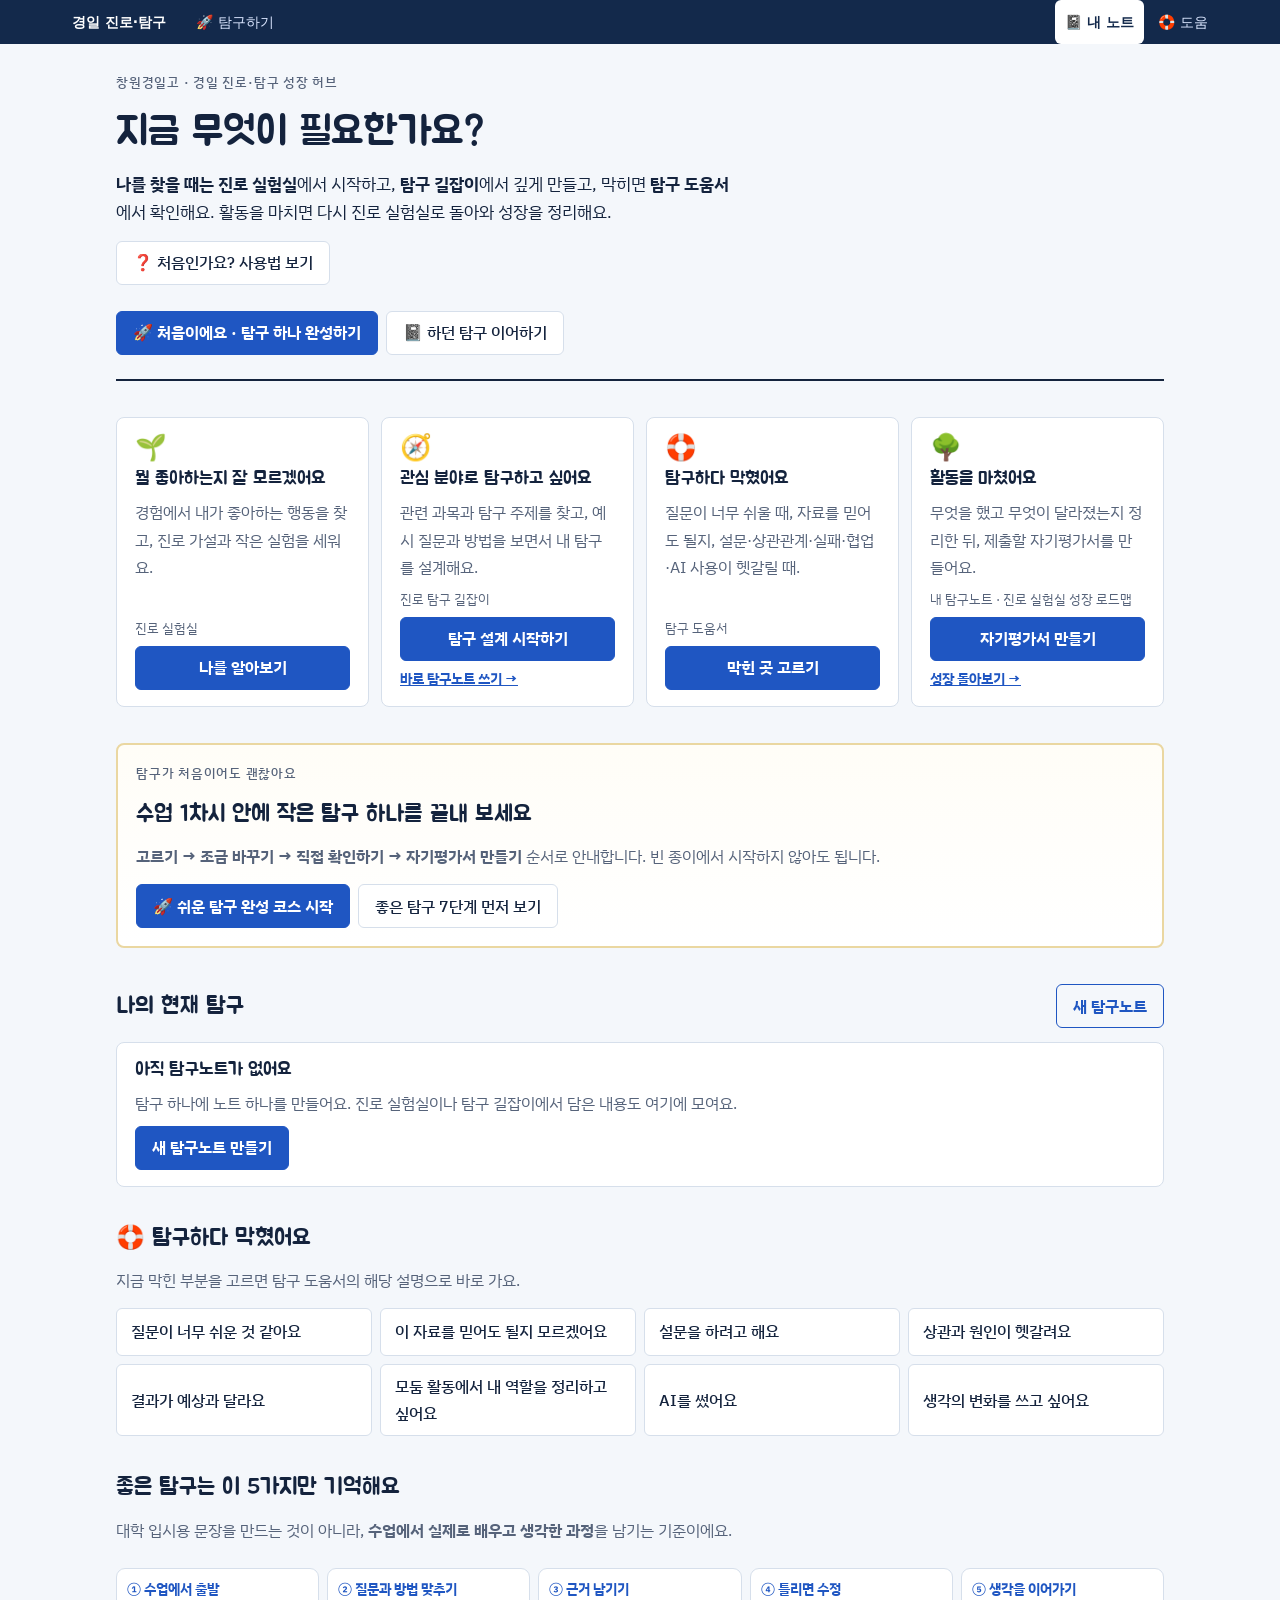
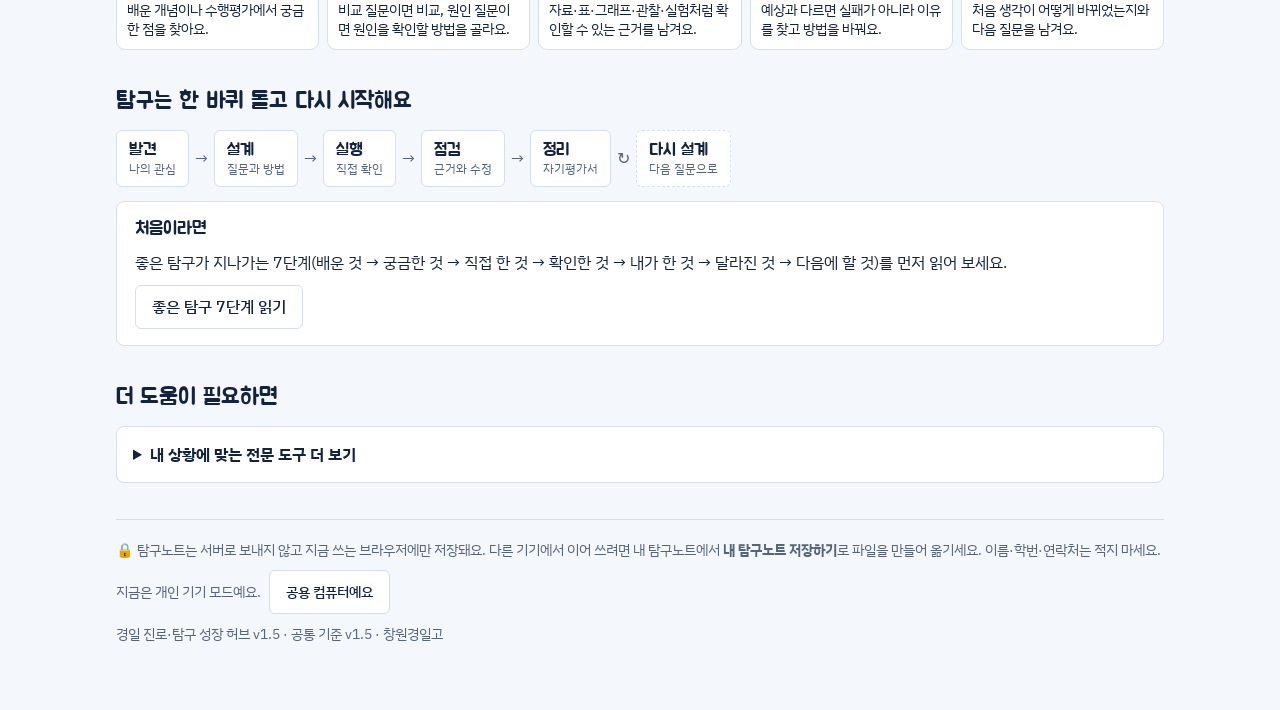
==== commit f50de5c4: "Add files via upload" ====
--- a/index.html
+++ b/index.html
@@ -102,7 +102,7 @@
     <span class="eyebrow">탐구가 처음이어도 괜찮아요</span>
     <h2 id="easy-h">수업 1차시 안에 작은 탐구 하나를 끝내 보세요</h2>
     <p class="muted"><b>고르기 → 조금 바꾸기 → 직접 확인하기 → 자기평가서 만들기</b> 순서로 안내합니다. 빈 종이에서 시작하지 않아도 됩니다.</p>
-    <div class="row"><a class="btn" href="starter.html">🚀 쉬운 탐구 완성 코스 시작</a><a class="btn quiet" href="seven-steps.html">좋은 탐구 7단계 먼저 보기</a></div>
+    <div class="row"><a class="btn" href="starter.html">🚀 쉬운 탐구 완성 코스 시작</a><a class="btn quiet" href="https://mathlhk15-glitch.github.io/good-school-record/">좋은 탐구 7단계 먼저 보기</a></div>
   </section>
 
   <section id="labBox" hidden></section>
@@ -139,7 +139,7 @@
     <div class="card">
       <h3>처음이라면</h3>
       <p>좋은 탐구가 지나가는 7단계(배운 것 → 궁금한 것 → 직접 한 것 → 확인한 것 → 내가 한 것 → 달라진 것 → 다음에 할 것)를 먼저 읽어 보세요.</p>
-      <div class="row"><a class="btn quiet" href="seven-steps.html">좋은 탐구 7단계 읽기</a></div>
+      <div class="row"><a class="btn quiet" href="https://mathlhk15-glitch.github.io/good-school-record/">좋은 탐구 7단계 읽기</a></div>
     </div>
   </section>
 
@@ -148,6 +148,7 @@
     <details class="extra-tools">
       <summary>내 상황에 맞는 전문 도구 더 보기</summary>
       <div class="extra-grid">
+        <a class="extra-link" href="https://mathlhk15-glitch.github.io/good-school-record/"><b>📒 수업에서 시작하는 좋은 학교생활기록</b><span>기록은 누가 쓰고, 대학은 무엇을 보는지 원칙부터 알고 싶을 때</span></a>
         <a class="extra-link" href="https://chatgpt.com/g/g-69d4bd3bbe808191924ff384d664273b-cangweongyeongilgo-jilmun-tamgu-juje-doumi" target="_blank" rel="noopener"><b>💡 수업 후 질문·탐구 주제 도우미</b><span>수업은 들었는데 질문이 잘 떠오르지 않을 때</span></a>
         <a class="extra-link" href="https://mathlhk15-glitch.github.io/arts-inquiry-guide/"><b>🎨 예체능 탐구 가이드</b><span>미술·음악·체육 활동을 탐구로 연결할 때</span></a>
         <a class="extra-link" href="https://park-sanggeun-all.github.io/teacher-console-map/"><b>🗺️ 모두의 학과별 탐구 지도</b><span>관심 학과의 탐구 주제와 방향을 더 폭넓게 보고 싶을 때</span></a>
@@ -162,7 +163,7 @@
   <footer class="foot">
     <p>🔒 탐구노트는 서버로 보내지 않고 지금 쓰는 브라우저에만 저장돼요. 다른 기기에서 이어 쓰려면 내 탐구노트에서 <b>내 탐구노트 저장하기</b>로 파일을 만들어 옮기세요. 이름·학번·연락처는 적지 마세요.</p>
     <div class="row no-print"><span id="modeText"></span><button class="btn quiet" type="button" id="modeBtn"></button></div>
-    <p>경일 진로·탐구 성장 허브 v1.4 · 공통 기준 <span id="kisVer"></span> · 창원경일고</p>
+    <p>경일 진로·탐구 성장 허브 v1.5 · 공통 기준 <span id="kisVer"></span> · 창원경일고</p>
   </footer>
 </div>
 
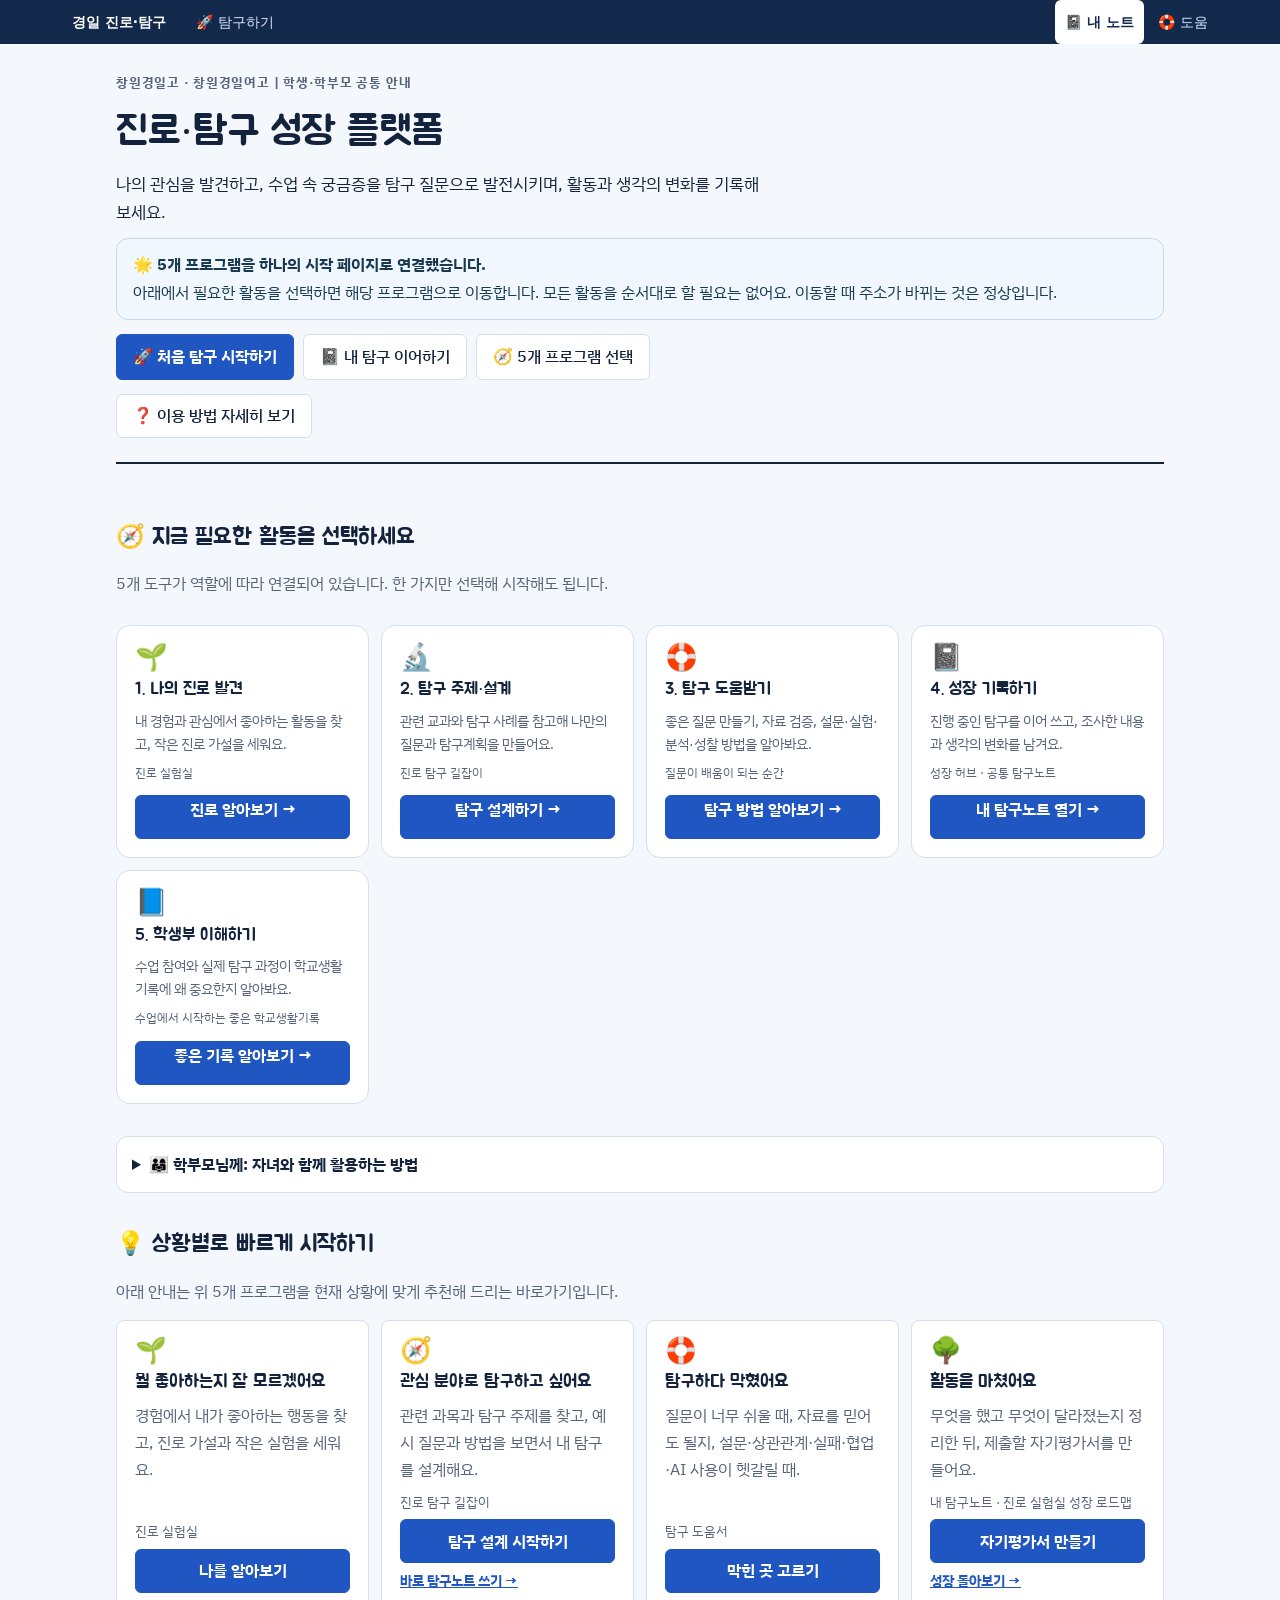
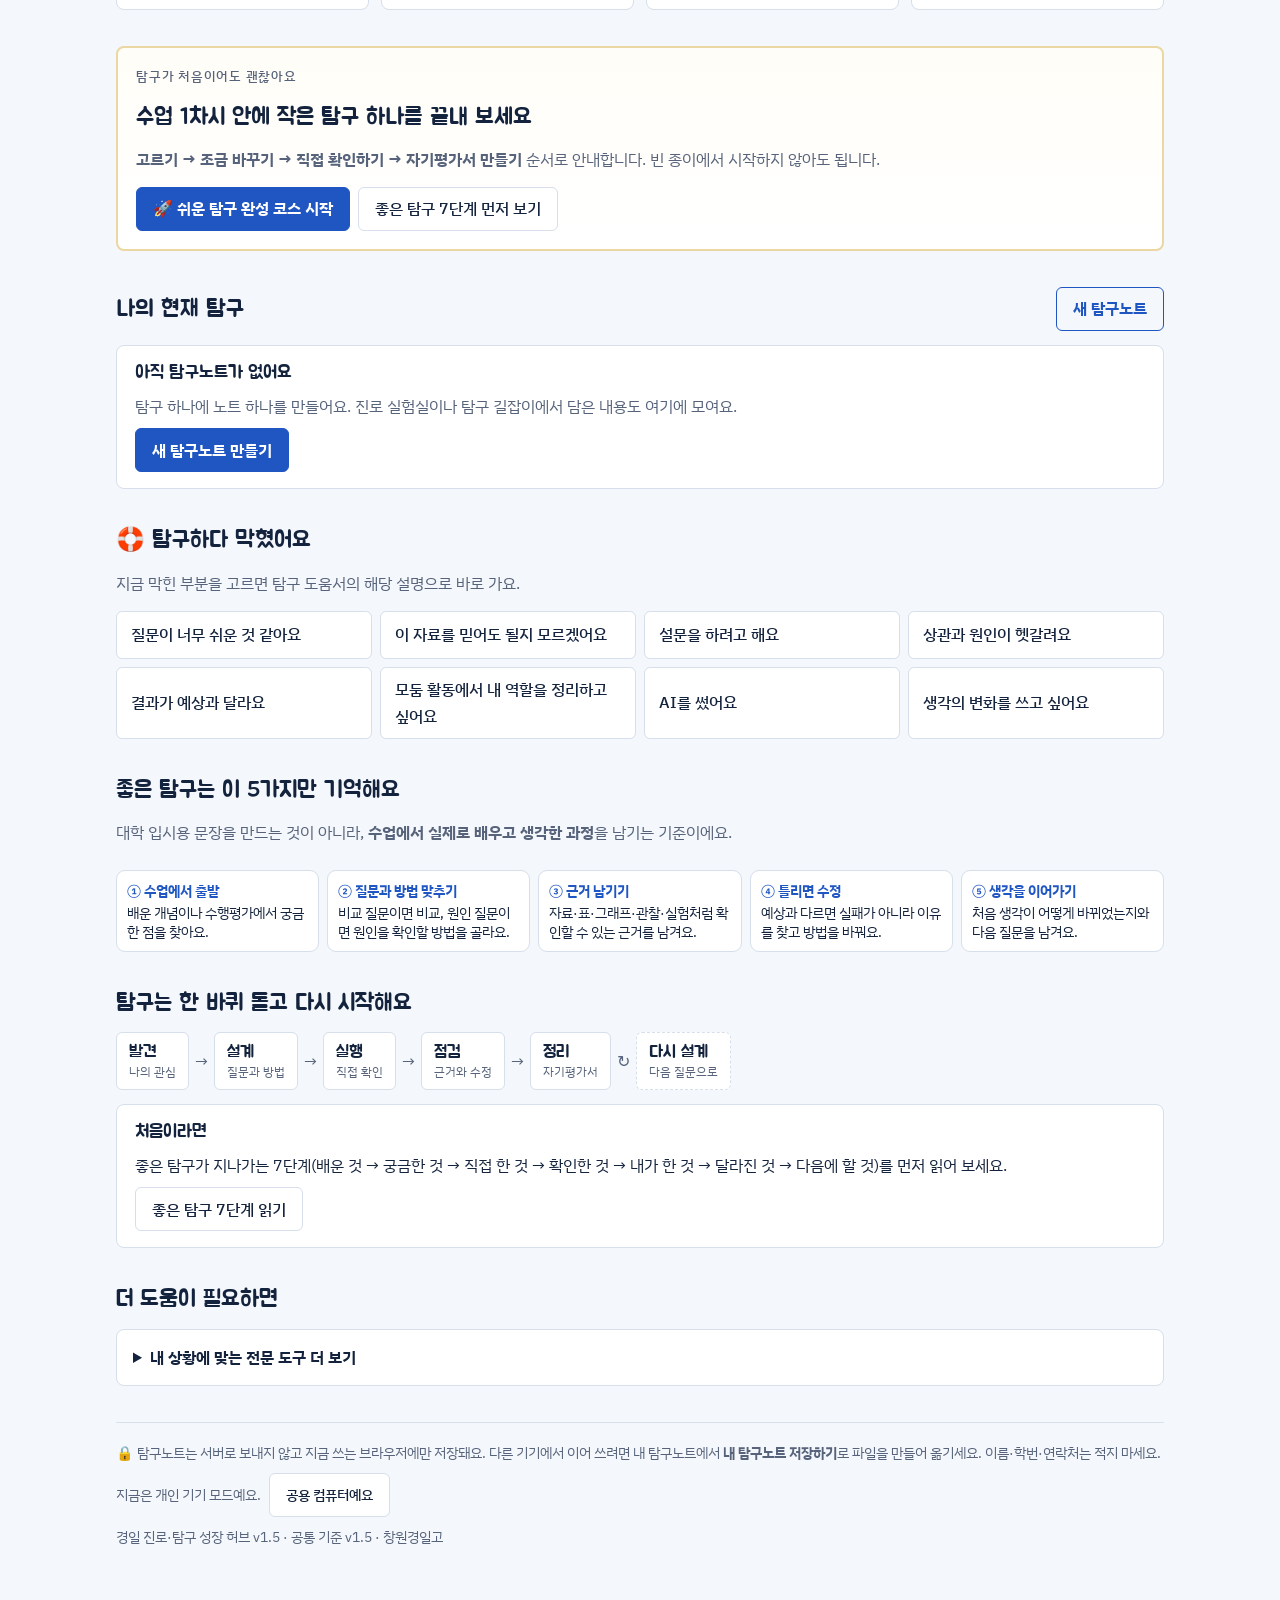
==== commit 248bd03e: "Add files via upload" ====
--- a/index.html
+++ b/index.html
@@ -3,7 +3,7 @@
 <head>
 <meta charset="utf-8">
 <meta name="viewport" content="width=device-width,initial-scale=1,viewport-fit=cover">
-<meta name="description" content="창원경일고 학생을 위한 진로·탐구 성장 허브. 나 발견, 주제·과목 찾기, 탐구 설계, 도움, 성장 정리를 한곳에서 시작합니다.">
+<meta name="description" content="창원경일고·창원경일여고 학생과 학부모를 위한 진로·탐구 성장 허브. 진로 발견부터 탐구 설계, 활동 기록과 학생부 이해까지 5개 프로그램을 연결합니다.">
 <title>경일 진로·탐구 성장 허브</title>
 <link rel="preconnect" href="https://fonts.googleapis.com">
 <link rel="stylesheet" href="https://fonts.googleapis.com/css2?family=Jua&family=IBM+Plex+Sans+KR:wght@400;500;700&display=swap">
@@ -54,47 +54,70 @@
 table.ver{border-collapse:collapse;font-size:.88rem;width:100%}
 table.ver th,table.ver td{border-bottom:1px solid var(--line);padding:6px 8px;text-align:left}
 .ver-wrap{overflow-x:auto}
+
+/* 학생·학부모용 통합 안내: 기존 탐구노트 및 공통 기능은 변경하지 않음 */
+.hero .eyebrow{font-weight:700}.hero .intro-lead{max-width:66ch;font-size:1.04rem;line-height:1.7;margin:0}
+.integration-notice{border:1px solid #c7d8e8;background:#f0f7fe;color:#193950;padding:13px 16px;border-radius:12px;line-height:1.6}
+.integration-notice b{display:block;margin-bottom:2px}
+.quick-actions{display:flex;gap:9px;flex-wrap:wrap;margin-top:2px}
+.quick-actions .btn{min-height:46px;display:inline-flex;align-items:center}
+.program-section{margin-top:22px}.program-section h2{margin-bottom:4px}
+.program-grid{display:grid;grid-template-columns:repeat(auto-fit,minmax(225px,1fr));gap:12px;margin-top:14px}
+.program-card{display:flex;flex-direction:column;gap:8px;padding:18px;border:1px solid var(--line);border-radius:14px;background:var(--surface);min-width:0}
+.program-card .program-icon{font-size:1.65rem;line-height:1}.program-card h3{font-size:1.08rem;margin:0}
+.program-card p{color:var(--muted);font-size:.9rem;margin:0;line-height:1.6;flex:1}
+.program-card .program-source{color:var(--muted);font-size:.76rem}
+.program-card .btn{display:block;text-align:center;margin-top:4px;min-height:44px}
+.parent-guide{margin-top:18px;border:1px solid var(--line);border-radius:12px;padding:0 15px;background:var(--surface)}
+.parent-guide summary{cursor:pointer;padding:14px 0;font-weight:700}
+.parent-guide .parent-body{padding:0 0 14px;line-height:1.7}
+.parent-guide p{margin:6px 0}.parent-guide ul{padding-left:1.3em;margin:6px 0}
+#needs-h{margin-bottom:5px}
+@media(max-width:640px){.program-grid{grid-template-columns:1fr}.quick-actions .btn{flex:1 1 100%;justify-content:center}.program-card{padding:15px}.integration-notice{padding:12px}}
+@media(prefers-color-scheme:dark){.integration-notice{background:#18324a;color:#e0f0ff;border-color:#476782}}
 </style>
 </head>
 <body>
 <div class="wrap">
   <header class="hero">
-    <span class="eyebrow">창원경일고 · 경일 진로·탐구 성장 허브</span>
-    <h1>지금 무엇이 필요한가요?</h1>
-    <p class="rule"><b>나를 찾을 때는 진로 실험실</b>에서 시작하고, <b>탐구 길잡이</b>에서 깊게 만들고, 막히면 <b>탐구 도움서</b>에서 확인해요. 활동을 마치면 다시 진로 실험실로 돌아와 성장을 정리해요.</p>
-    <button class="btn quiet howto-toggle no-print" type="button" id="howtoBtn" aria-expanded="false" aria-controls="howtoBox">❓ 처음인가요? 사용법 보기</button>
+    <span class="eyebrow">창원경일고 · 창원경일여고 | 학생·학부모 공통 안내</span>
+    <h1>진로·탐구 성장 플랫폼</h1>
+    <p class="intro-lead">나의 관심을 발견하고, 수업 속 궁금증을 탐구 질문으로 발전시키며, 활동과 생각의 변화를 기록해 보세요.</p>
+    <div class="integration-notice" role="note"><b>🌟 5개 프로그램을 하나의 시작 페이지로 연결했습니다.</b>아래에서 필요한 활동을 선택하면 해당 프로그램으로 이동합니다. 모든 활동을 순서대로 할 필요는 없어요. 이동할 때 주소가 바뀌는 것은 정상입니다.</div>
+    <div class="quick-actions no-print">
+      <a class="btn" href="starter.html">🚀 처음 탐구 시작하기</a>
+      <a class="btn quiet" href="notes.html">📓 내 탐구 이어하기</a>
+      <a class="btn quiet" href="#programs">🧭 5개 프로그램 선택</a>
+    </div>
+    <button class="btn quiet howto-toggle no-print" type="button" id="howtoBtn" aria-expanded="false" aria-controls="howtoBox">❓ 이용 방법 자세히 보기</button>
     <div class="howto" id="howtoBox" hidden>
-      <h3 style="margin:0 0 8px">처음이라면 이렇게 하세요</h3>
-      <p style="margin:0 0 12px">처음부터 모든 메뉴를 다 할 필요는 없어요. <b>지금 나에게 필요한 것 하나만 골라서</b> 시작하면 됩니다.</p>
+      <h3 style="margin:0 0 8px">어떻게 사용하나요?</h3>
       <ol>
-        <li><b>🌱 1. 내가 뭘 좋아하는지 잘 모르겠어요</b><br>
-          → <b>‘나를 알아보기’</b>를 눌러요.<br>
-          예: 만들기, 설명하기, 조사하기, 사람 돕기처럼 내가 좋아하는 행동을 찾아요.</li>
-        <li><b>🧭 2. 관심 분야로 탐구하고 싶어요</b><br>
-          → <b>‘탐구 설계 시작하기’</b>를 눌러요.<br>
-          먼저 관련 과목과 주제를 고른 뒤, “무엇을 알아볼까?”라는 질문을 만들고 실험·설문·자료 비교처럼 알맞은 방법을 정해요.<br>
-          예: 기계에 관심 있다면 ‘모터’를 고르고 → “전압이 달라지면 모터의 회전속도는 어떻게 달라질까?”라는 질문을 만들어요.</li>
-        <li><b>🛟 3. 하다가 막히면 바로 도움을 받아요</b><br>
-          → <b>‘막힌 곳 고르기’</b>를 눌러요.<br>
-          예: 자료를 믿어도 되는지, 설문을 어떻게 하는지, 결과가 예상과 다를 때 어떻게 고치는지 찾아볼 수 있어요.</li>
-        <li><b>🌳 4. 탐구가 끝나면 내가 한 일을 정리해요</b><br>
-          → <b>‘성장 돌아보기’</b> 또는 <b>‘활동 요약 만들기’</b>를 눌러요.<br>
-          무엇을 알아냈는지, 무엇을 고쳤는지, 생각이 어떻게 달라졌는지, 다음에는 무엇을 더 알아볼지 적어요.</li>
+        <li>관심 분야가 막연하면 <b>진로 실험실</b>에서 시작하세요.</li>
+        <li>관심 학과나 교과가 있다면 <b>탐구 길잡이</b>에서 주제와 방법을 고르세요.</li>
+        <li>자료 조사·설문·실험 방법이 어렵다면 <b>탐구 도움서</b>를 활용하세요.</li>
+        <li>활동은 <b>내 탐구노트</b>에 기록하고, 좋은 학생부 기록의 의미는 <b>학교생활기록 안내</b>에서 살펴보세요.</li>
       </ol>
-      <div style="margin-top:12px;padding:10px 12px;border:1px solid var(--line);border-radius:8px;background:var(--bg)">
-        <b>📓 꼭 기억하세요</b><br>
-        같은 탐구는 <b>같은 탐구노트에 계속 이어서</b> 적으면 됩니다. 다른 새 주제를 시작할 때만 새 탐구노트를 만들어요.
-      </div>
-      <p class="muted" style="margin:10px 0 0">길을 잃었나요? 어느 화면에서든 상단의 <b>🏠 허브</b>를 누르면 처음 화면으로 돌아올 수 있어요.</p>
-    </div>
-    <div class="row no-print" style="margin-top:14px">
-      <a class="btn" href="starter.html">🚀 처음이에요 · 탐구 하나 완성하기</a>
-      <a class="btn quiet" href="notes.html">📓 하던 탐구 이어하기</a>
+      <p class="muted" style="margin:12px 0 0">같은 탐구는 기존 노트에 이어 쓰세요. 다른 기기에서는 저장한 노트 파일을 불러와야 합니다.</p>
     </div>
   </header>
 
+  <section class="program-section" id="programs" aria-labelledby="programs-h">
+    <h2 id="programs-h">🧭 지금 필요한 활동을 선택하세요</h2>
+    <p class="muted">5개 도구가 역할에 따라 연결되어 있습니다. 한 가지만 선택해 시작해도 됩니다.</p>
+    <div class="program-grid">
+      <article class="program-card"><span class="program-icon" aria-hidden="true">🌱</span><h3>1. 나의 진로 발견</h3><p>내 경험과 관심에서 좋아하는 활동을 찾고, 작은 진로 가설을 세워요.</p><span class="program-source">진로 실험실</span><a class="btn" href="https://mathlhk15-glitch.github.io/career-lab/">진로 알아보기 →</a></article>
+      <article class="program-card"><span class="program-icon" aria-hidden="true">🔬</span><h3>2. 탐구 주제·설계</h3><p>관련 교과와 탐구 사례를 참고해 나만의 질문과 탐구계획을 만들어요.</p><span class="program-source">진로 탐구 길잡이</span><a class="btn" href="https://mathlhk15-glitch.github.io/career-exploration-tool/">탐구 설계하기 →</a></article>
+      <article class="program-card"><span class="program-icon" aria-hidden="true">🛟</span><h3>3. 탐구 도움받기</h3><p>좋은 질문 만들기, 자료 검증, 설문·실험·분석·성찰 방법을 알아봐요.</p><span class="program-source">질문이 배움이 되는 순간</span><a class="btn" href="https://mathlhk15-glitch.github.io/seteuk-guide/">탐구 방법 알아보기 →</a></article>
+      <article class="program-card"><span class="program-icon" aria-hidden="true">📓</span><h3>4. 성장 기록하기</h3><p>진행 중인 탐구를 이어 쓰고, 조사한 내용과 생각의 변화를 남겨요.</p><span class="program-source">성장 허브 · 공통 탐구노트</span><a class="btn" href="notes.html">내 탐구노트 열기 →</a></article>
+      <article class="program-card"><span class="program-icon" aria-hidden="true">📘</span><h3>5. 학생부 이해하기</h3><p>수업 참여와 실제 탐구 과정이 학교생활기록에 왜 중요한지 알아봐요.</p><span class="program-source">수업에서 시작하는 좋은 학교생활기록</span><a class="btn" href="https://mathlhk15-glitch.github.io/good-school-record/">좋은 기록 알아보기 →</a></article>
+    </div>
+    <details class="parent-guide"><summary>👨‍👩‍👧 학부모님께: 자녀와 함께 활용하는 방법</summary><div class="parent-body"><p>자녀에게 5개 도구를 모두 사용하도록 요구하지 않으셔도 됩니다. 현재 관심 있는 활동 하나부터 시작하도록 격려해 주세요.</p><ul><li>“요즘 수업에서 무엇이 가장 궁금하니?”</li><li>“그 질문을 어떤 방법으로 확인할 수 있을까?”</li><li>“처음 생각과 달라진 점은 무엇이니?”</li></ul><p>결과보다 <b>학생 스스로 질문하고 근거를 확인하며 생각을 발전시키는 과정</b>을 함께 살펴봐 주세요.</p></div></details>
+  </section>
+
   <section aria-labelledby="needs-h">
-    <h2 id="needs-h" class="sr-only">필요한 것 고르기</h2>
+    <h2 id="needs-h">💡 상황별로 빠르게 시작하기</h2>
+    <p class="muted">아래 안내는 위 5개 프로그램을 현재 상황에 맞게 추천해 드리는 바로가기입니다.</p>
     <div class="needs" id="needs"></div>
   </section>
 
@@ -177,7 +200,7 @@
   N.migrate();
   document.getElementById('kisVer').textContent='v'+K.VERSION;
   var howtoBtn=document.getElementById('howtoBtn'), howtoBox=document.getElementById('howtoBox');
-  if(howtoBtn&&howtoBox){howtoBtn.addEventListener('click',function(){var open=howtoBox.hidden;howtoBox.hidden=!open;howtoBtn.setAttribute('aria-expanded',open?'true':'false');howtoBtn.textContent=open?'사용법 닫기':'❓ 처음인가요? 사용법 보기';});}
+  if(howtoBtn&&howtoBox){howtoBtn.addEventListener('click',function(){var open=howtoBox.hidden;howtoBox.hidden=!open;howtoBtn.setAttribute('aria-expanded',open?'true':'false');howtoBtn.textContent=open?'이용 방법 닫기':'❓ 이용 방법 자세히 보기';});}
 
 
   var needs=[
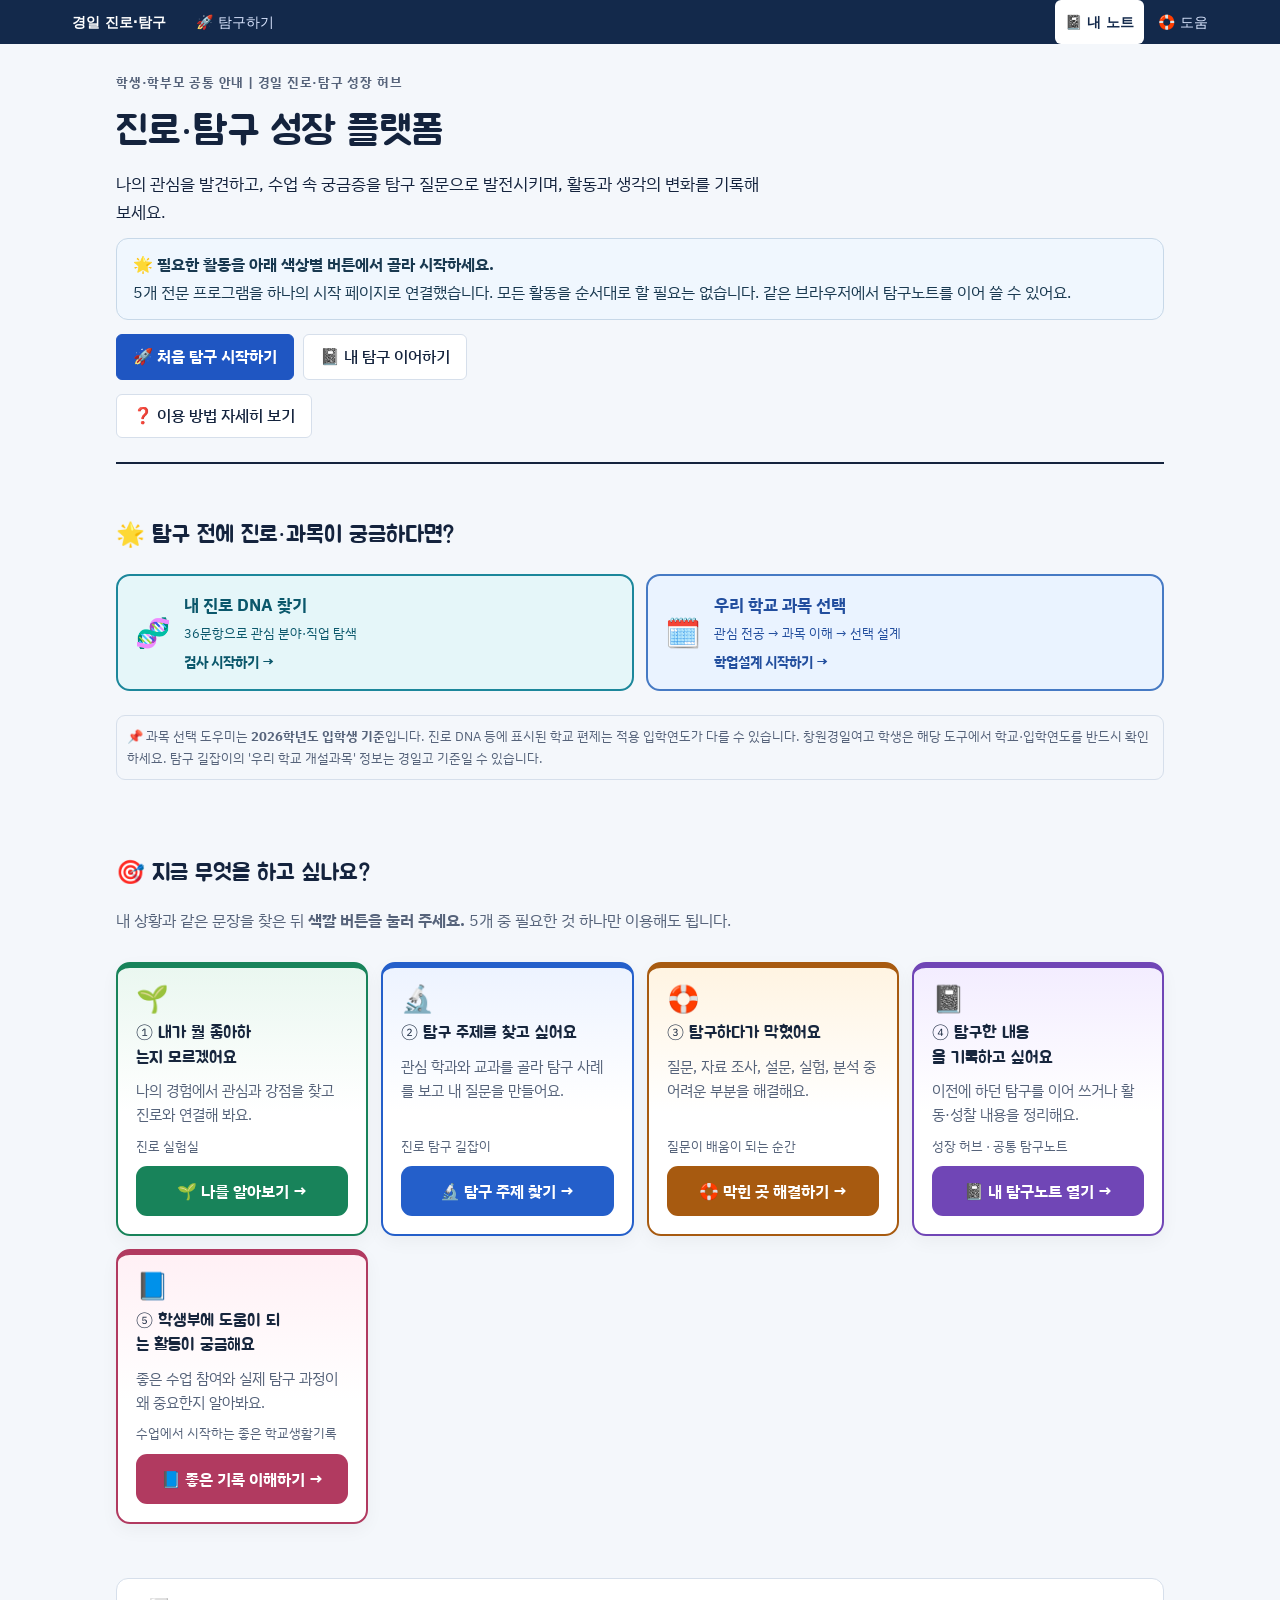
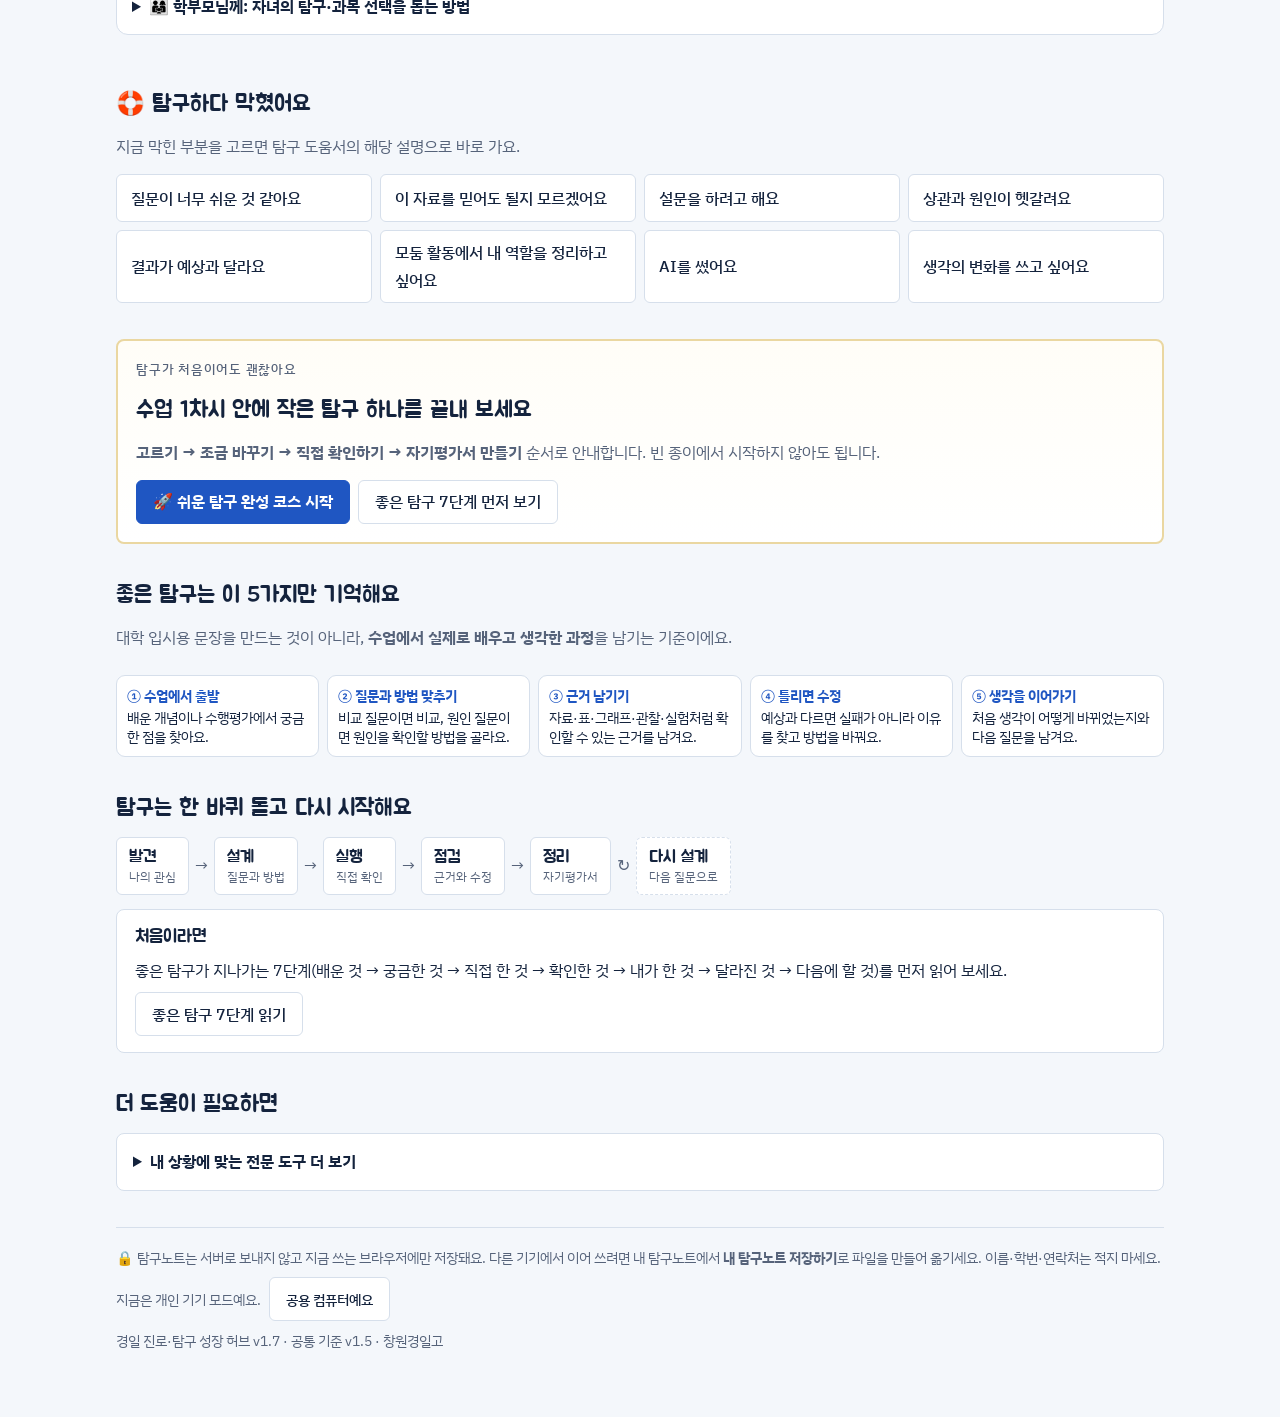
==== commit bc86241c: "Add files via upload" ====
--- a/index.html
+++ b/index.html
@@ -3,7 +3,7 @@
 <head>
 <meta charset="utf-8">
 <meta name="viewport" content="width=device-width,initial-scale=1,viewport-fit=cover">
-<meta name="description" content="창원경일고·창원경일여고 학생과 학부모를 위한 진로·탐구 성장 허브. 진로 발견부터 탐구 설계, 활동 기록과 학생부 이해까지 5개 프로그램을 연결합니다.">
+<meta name="description" content="학생·학부모를 위한 경일 진로·탐구 성장 허브. 원하는 활동을 색상별 버튼으로 선택하고 탐구노트를 이어 쓰세요.">
 <title>경일 진로·탐구 성장 허브</title>
 <link rel="preconnect" href="https://fonts.googleapis.com">
 <link rel="stylesheet" href="https://fonts.googleapis.com/css2?family=Jua&family=IBM+Plex+Sans+KR:wght@400;500;700&display=swap">
@@ -75,19 +75,42 @@
 #needs-h{margin-bottom:5px}
 @media(max-width:640px){.program-grid{grid-template-columns:1fr}.quick-actions .btn{flex:1 1 100%;justify-content:center}.program-card{padding:15px}.integration-notice{padding:12px}}
 @media(prefers-color-scheme:dark){.integration-notice{background:#18324a;color:#e0f0ff;border-color:#476782}}
+
+/* 1.7 명확한 행동 유도: 카드별 색상과 큰 버튼 */
+[hidden]{display:none!important}
+.program-grid{grid-template-columns:repeat(auto-fit,minmax(235px,1fr));gap:13px}
+.program-card{border-width:2px;border-top-width:6px;gap:9px;box-shadow:0 6px 18px rgba(0,0,0,.045)}
+.program-card h3{line-height:1.42;font-size:1.08rem}.program-card p{font-size:.93rem}
+.program-card .program-source{font-size:.79rem;margin-top:auto}
+.program-go{display:flex;justify-content:center;align-items:center;min-height:50px;padding:11px 12px;text-align:center;border-radius:11px;color:#fff!important;text-decoration:none!important;font-size:1rem;font-weight:800;line-height:1.4}
+.program-go:focus-visible,.prep-card:focus-visible{outline:3px solid var(--ink);outline-offset:3px}
+.card-green{--card-accent:#18835a;--card-tint:#eaf7f0}.card-blue{--card-accent:#245fca;--card-tint:#edf3ff}.card-amber{--card-accent:#a75a10;--card-tint:#fff4e2}.card-purple{--card-accent:#7046b6;--card-tint:#f3edff}.card-rose{--card-accent:#b13a60;--card-tint:#fff0f5}
+.program-card{border-color:var(--card-accent);background:linear-gradient(180deg,var(--card-tint),var(--surface) 54%)}
+.program-card h3{color:#17263d}.program-card .program-go{background:var(--card-accent)}
+.program-card .program-go:hover{filter:brightness(.9);transform:translateY(-1px)}
+.journey-extras{margin:20px 0}.journey-extras h2{margin-bottom:10px}
+.prep-grid{display:grid;grid-template-columns:repeat(2,minmax(0,1fr));gap:12px}
+.prep-card{display:flex;gap:13px;padding:15px 17px;border-radius:14px;border:2px solid;text-decoration:none!important;align-items:center}
+.prep-card .prep-icon{font-size:1.8rem}.prep-card span:last-child{display:grid;gap:3px}.prep-card b{font-size:1.04rem}.prep-card small{font-size:.82rem}.prep-card em{font-size:.88rem;font-style:normal;font-weight:800;margin-top:3px}
+.prep-dna{background:#e5f6f9;color:#0a576b;border-color:#1c879b}.prep-subject{background:#eaf3ff;color:#224e9e;border-color:#467ac4}
+.scope-note{font-size:.82rem;color:var(--muted);line-height:1.65;margin:10px 0 0;padding:10px;border:1px solid var(--line);border-radius:9px}
+.parent-expanded{margin:18px 0}.parent-expanded ol{padding-left:1.5em}.parent-expanded li{margin:8px 0}
+#currentPanel{border:2px solid #67a1d3;border-radius:13px;padding:15px;background:var(--surface);margin-top:18px}
+#labBox:not([hidden]){margin-top:14px}
+@media(max-width:640px){.prep-grid{grid-template-columns:1fr}.program-card{padding:14px}.program-card h3{font-size:1rem}.program-go{min-height:52px}.hero{gap:9px}.integration-notice{font-size:.9rem}}
+@media(prefers-color-scheme:dark){.program-card{background:var(--surface)}.program-card h3{color:var(--ink)}.prep-dna{background:#0e333b;color:#d7f8ff}.prep-subject{background:#172c4b;color:#dfeeff}.scope-note{color:var(--ink)}}
 </style>
 </head>
 <body>
 <div class="wrap">
   <header class="hero">
-    <span class="eyebrow">창원경일고 · 창원경일여고 | 학생·학부모 공통 안내</span>
+    <span class="eyebrow">학생·학부모 공통 안내 | 경일 진로·탐구 성장 허브</span>
     <h1>진로·탐구 성장 플랫폼</h1>
     <p class="intro-lead">나의 관심을 발견하고, 수업 속 궁금증을 탐구 질문으로 발전시키며, 활동과 생각의 변화를 기록해 보세요.</p>
-    <div class="integration-notice" role="note"><b>🌟 5개 프로그램을 하나의 시작 페이지로 연결했습니다.</b>아래에서 필요한 활동을 선택하면 해당 프로그램으로 이동합니다. 모든 활동을 순서대로 할 필요는 없어요. 이동할 때 주소가 바뀌는 것은 정상입니다.</div>
+    <div class="integration-notice" role="note"><b>🌟 필요한 활동을 아래 색상별 버튼에서 골라 시작하세요.</b>5개 전문 프로그램을 하나의 시작 페이지로 연결했습니다. 모든 활동을 순서대로 할 필요는 없습니다. 같은 브라우저에서 탐구노트를 이어 쓸 수 있어요.</div>
     <div class="quick-actions no-print">
       <a class="btn" href="starter.html">🚀 처음 탐구 시작하기</a>
       <a class="btn quiet" href="notes.html">📓 내 탐구 이어하기</a>
-      <a class="btn quiet" href="#programs">🧭 5개 프로그램 선택</a>
     </div>
     <button class="btn quiet howto-toggle no-print" type="button" id="howtoBtn" aria-expanded="false" aria-controls="howtoBox">❓ 이용 방법 자세히 보기</button>
     <div class="howto" id="howtoBox" hidden>
@@ -98,27 +121,51 @@
         <li>자료 조사·설문·실험 방법이 어렵다면 <b>탐구 도움서</b>를 활용하세요.</li>
         <li>활동은 <b>내 탐구노트</b>에 기록하고, 좋은 학생부 기록의 의미는 <b>학교생활기록 안내</b>에서 살펴보세요.</li>
       </ol>
-      <p class="muted" style="margin:12px 0 0">같은 탐구는 기존 노트에 이어 쓰세요. 다른 기기에서는 저장한 노트 파일을 불러와야 합니다.</p>
+      <p class="muted" style="margin:12px 0 0">예: 모터에 관심 있다면 “전압이 달라지면 회전속도가 어떻게 달라질까?”라는 질문을 만들어요. <b>같은 탐구는 같은 노트</b>에 이어 쓰고, 어디에서든 상단 <b>🏠 허브</b>로 돌아올 수 있어요. 기기가 달라지면 저장한 노트 파일을 불러오세요.</p>
     </div>
   </header>
 
+  <section id="labBox" hidden></section>
+
+  <section id="currentPanel" aria-labelledby="cur-h" hidden>
+    <div class="row" style="justify-content:space-between">
+      <h2 id="cur-h">나의 현재 탐구</h2>
+      <a class="btn ghost no-print" href="notes.html?new=1">새 탐구노트</a>
+    </div>
+    <div class="current" id="current"></div>
+  </section>
+
+  <section class="journey-extras" aria-label="진로와 과목부터 알아보기">
+    <h2>🌟 탐구 전에 진로·과목이 궁금하다면?</h2>
+    <div class="prep-grid">
+      <a class="prep-card prep-dna" href="https://mathlhk15-glitch.github.io/k1-riasec/"><span class="prep-icon">🧬</span><span><b>내 진로 DNA 찾기</b><small>36문항으로 관심 분야·직업 탐색</small><em>검사 시작하기 →</em></span></a>
+      <a class="prep-card prep-subject" href="https://mathlhk15-glitch.github.io/2026-1-hakup-design/"><span class="prep-icon">🗓️</span><span><b>우리 학교 과목 선택</b><small>관심 전공 → 과목 이해 → 선택 설계</small><em>학업설계 시작하기 →</em></span></a>
+    </div>
+    <p class="scope-note">📌 과목 선택 도우미는 <b>2026학년도 입학생 기준</b>입니다. 진로 DNA 등에 표시된 학교 편제는 적용 입학연도가 다를 수 있습니다. 창원경일여고 학생은 해당 도구에서 학교·입학연도를 반드시 확인하세요. 탐구 길잡이의 '우리 학교 개설과목' 정보는 경일고 기준일 수 있습니다.</p>
+  </section>
+
   <section class="program-section" id="programs" aria-labelledby="programs-h">
-    <h2 id="programs-h">🧭 지금 필요한 활동을 선택하세요</h2>
-    <p class="muted">5개 도구가 역할에 따라 연결되어 있습니다. 한 가지만 선택해 시작해도 됩니다.</p>
+    <h2 id="programs-h">🎯 지금 무엇을 하고 싶나요?</h2>
+    <p class="muted">내 상황과 같은 문장을 찾은 뒤 <b>색깔 버튼을 눌러 주세요.</b> 5개 중 필요한 것 하나만 이용해도 됩니다.</p>
     <div class="program-grid">
-      <article class="program-card"><span class="program-icon" aria-hidden="true">🌱</span><h3>1. 나의 진로 발견</h3><p>내 경험과 관심에서 좋아하는 활동을 찾고, 작은 진로 가설을 세워요.</p><span class="program-source">진로 실험실</span><a class="btn" href="https://mathlhk15-glitch.github.io/career-lab/">진로 알아보기 →</a></article>
-      <article class="program-card"><span class="program-icon" aria-hidden="true">🔬</span><h3>2. 탐구 주제·설계</h3><p>관련 교과와 탐구 사례를 참고해 나만의 질문과 탐구계획을 만들어요.</p><span class="program-source">진로 탐구 길잡이</span><a class="btn" href="https://mathlhk15-glitch.github.io/career-exploration-tool/">탐구 설계하기 →</a></article>
-      <article class="program-card"><span class="program-icon" aria-hidden="true">🛟</span><h3>3. 탐구 도움받기</h3><p>좋은 질문 만들기, 자료 검증, 설문·실험·분석·성찰 방법을 알아봐요.</p><span class="program-source">질문이 배움이 되는 순간</span><a class="btn" href="https://mathlhk15-glitch.github.io/seteuk-guide/">탐구 방법 알아보기 →</a></article>
-      <article class="program-card"><span class="program-icon" aria-hidden="true">📓</span><h3>4. 성장 기록하기</h3><p>진행 중인 탐구를 이어 쓰고, 조사한 내용과 생각의 변화를 남겨요.</p><span class="program-source">성장 허브 · 공통 탐구노트</span><a class="btn" href="notes.html">내 탐구노트 열기 →</a></article>
-      <article class="program-card"><span class="program-icon" aria-hidden="true">📘</span><h3>5. 학생부 이해하기</h3><p>수업 참여와 실제 탐구 과정이 학교생활기록에 왜 중요한지 알아봐요.</p><span class="program-source">수업에서 시작하는 좋은 학교생활기록</span><a class="btn" href="https://mathlhk15-glitch.github.io/good-school-record/">좋은 기록 알아보기 →</a></article>
-    </div>
-    <details class="parent-guide"><summary>👨‍👩‍👧 학부모님께: 자녀와 함께 활용하는 방법</summary><div class="parent-body"><p>자녀에게 5개 도구를 모두 사용하도록 요구하지 않으셔도 됩니다. 현재 관심 있는 활동 하나부터 시작하도록 격려해 주세요.</p><ul><li>“요즘 수업에서 무엇이 가장 궁금하니?”</li><li>“그 질문을 어떤 방법으로 확인할 수 있을까?”</li><li>“처음 생각과 달라진 점은 무엇이니?”</li></ul><p>결과보다 <b>학생 스스로 질문하고 근거를 확인하며 생각을 발전시키는 과정</b>을 함께 살펴봐 주세요.</p></div></details>
-  </section>
-
-  <section aria-labelledby="needs-h">
-    <h2 id="needs-h">💡 상황별로 빠르게 시작하기</h2>
-    <p class="muted">아래 안내는 위 5개 프로그램을 현재 상황에 맞게 추천해 드리는 바로가기입니다.</p>
-    <div class="needs" id="needs"></div>
+      <article class="program-card card-green"><span class="program-icon" aria-hidden="true">🌱</span><h3>① 내가 뭘 좋아하는지 모르겠어요</h3><p>나의 경험에서 관심과 강점을 찾고 진로와 연결해 봐요.</p><span class="program-source">진로 실험실</span><a class="program-go" data-site="lab" href="https://mathlhk15-glitch.github.io/career-lab/">🌱 나를 알아보기 →</a></article>
+      <article class="program-card card-blue"><span class="program-icon" aria-hidden="true">🔬</span><h3>② 탐구 주제를 찾고 싶어요</h3><p>관심 학과와 교과를 골라 탐구 사례를 보고 내 질문을 만들어요.</p><span class="program-source">진로 탐구 길잡이</span><a class="program-go" data-site="explore" href="https://mathlhk15-glitch.github.io/career-exploration-tool/">🔬 탐구 주제 찾기 →</a></article>
+      <article class="program-card card-amber"><span class="program-icon" aria-hidden="true">🛟</span><h3>③ 탐구하다가 막혔어요</h3><p>질문, 자료 조사, 설문, 실험, 분석 중 어려운 부분을 해결해요.</p><span class="program-source">질문이 배움이 되는 순간</span><a class="program-go" href="#help">🛟 막힌 곳 해결하기 →</a></article>
+      <article class="program-card card-purple"><span class="program-icon" aria-hidden="true">📓</span><h3>④ 탐구한 내용을 기록하고 싶어요</h3><p>이전에 하던 탐구를 이어 쓰거나 활동·성찰 내용을 정리해요.</p><span class="program-source">성장 허브 · 공통 탐구노트</span><a class="program-go" href="notes.html">📓 내 탐구노트 열기 →</a></article>
+      <article class="program-card card-rose"><span class="program-icon" aria-hidden="true">📘</span><h3>⑤ 학생부에 도움이 되는 활동이 궁금해요</h3><p>좋은 수업 참여와 실제 탐구 과정이 왜 중요한지 알아봐요.</p><span class="program-source">수업에서 시작하는 좋은 학교생활기록</span><a class="program-go" data-site="record" href="https://mathlhk15-glitch.github.io/good-school-record/">📘 좋은 기록 이해하기 →</a></article>
+    </div>
+  </section>
+
+  <details class="parent-guide parent-expanded"><summary>👨‍👩‍👧 학부모님께: 자녀의 탐구·과목 선택을 돕는 방법</summary><div class="parent-body">
+    <p>자녀에게 다섯 프로그램을 모두 사용하도록 요구할 필요는 없습니다. <b>지금 필요한 활동 하나</b>를 함께 골라주세요.</p>
+    <ol><li><b>관심을 들어주세요.</b> “요즘 수업에서 무엇이 가장 궁금했니?”</li><li><b>방법을 물어보세요.</b> “그 질문을 어떻게 확인해 볼 수 있을까?”</li><li><b>변화를 살펴보세요.</b> “탐구 전후 생각이 어떻게 달라졌니?”</li><li><b>과목은 함께 확인하세요.</b> 학업설계 도구에서 학생의 학교와 입학연도, 실제 개설·선택 조건을 확인하세요.</li><li><b>기록은 학생이 직접 작성하도록 하세요.</b> 결과보다 탐구 과정과 근거를 대화 주제로 삼아주세요.</li></ol>
+    <p><b>기록 주의:</b> 탐구노트는 현재 브라우저에 저장됩니다. 휴대전화를 바꾸거나 브라우저 데이터를 삭제하기 전에 노트 파일을 백업하세요.</p>
+    </div></details>
+
+  <section id="help" aria-labelledby="help-h">
+    <h2 id="help-h">🛟 탐구하다 막혔어요</h2>
+    <p class="muted">지금 막힌 부분을 고르면 탐구 도움서의 해당 설명으로 바로 가요.</p>
+    <div class="help-grid" id="helpGrid"></div>
   </section>
 
   <section class="easy-start" id="easyStart" aria-labelledby="easy-h">
@@ -126,22 +173,6 @@
     <h2 id="easy-h">수업 1차시 안에 작은 탐구 하나를 끝내 보세요</h2>
     <p class="muted"><b>고르기 → 조금 바꾸기 → 직접 확인하기 → 자기평가서 만들기</b> 순서로 안내합니다. 빈 종이에서 시작하지 않아도 됩니다.</p>
     <div class="row"><a class="btn" href="starter.html">🚀 쉬운 탐구 완성 코스 시작</a><a class="btn quiet" href="https://mathlhk15-glitch.github.io/good-school-record/">좋은 탐구 7단계 먼저 보기</a></div>
-  </section>
-
-  <section id="labBox" hidden></section>
-
-  <section aria-labelledby="cur-h">
-    <div class="row" style="justify-content:space-between">
-      <h2 id="cur-h">나의 현재 탐구</h2>
-      <a class="btn ghost no-print" href="notes.html?new=1">새 탐구노트</a>
-    </div>
-    <div class="current" id="current"></div>
-  </section>
-
-  <section id="help" aria-labelledby="help-h">
-    <h2 id="help-h">🛟 탐구하다 막혔어요</h2>
-    <p class="muted">지금 막힌 부분을 고르면 탐구 도움서의 해당 설명으로 바로 가요.</p>
-    <div class="help-grid" id="helpGrid"></div>
   </section>
 
   <section aria-labelledby="quality-h">
@@ -186,7 +217,7 @@
   <footer class="foot">
     <p>🔒 탐구노트는 서버로 보내지 않고 지금 쓰는 브라우저에만 저장돼요. 다른 기기에서 이어 쓰려면 내 탐구노트에서 <b>내 탐구노트 저장하기</b>로 파일을 만들어 옮기세요. 이름·학번·연락처는 적지 마세요.</p>
     <div class="row no-print"><span id="modeText"></span><button class="btn quiet" type="button" id="modeBtn"></button></div>
-    <p>경일 진로·탐구 성장 허브 v1.5 · 공통 기준 <span id="kisVer"></span> · 창원경일고</p>
+    <p>경일 진로·탐구 성장 허브 v1.7 · 공통 기준 <span id="kisVer"></span> · 창원경일고</p>
   </footer>
 </div>
 
@@ -199,21 +230,11 @@
   K.mountNav('home');
   N.migrate();
   document.getElementById('kisVer').textContent='v'+K.VERSION;
+  document.querySelectorAll('[data-site]').forEach(function(a){ if(S[a.dataset.site]) a.href=S[a.dataset.site]; });
   var howtoBtn=document.getElementById('howtoBtn'), howtoBox=document.getElementById('howtoBox');
   if(howtoBtn&&howtoBox){howtoBtn.addEventListener('click',function(){var open=howtoBox.hidden;howtoBox.hidden=!open;howtoBtn.setAttribute('aria-expanded',open?'true':'false');howtoBtn.textContent=open?'이용 방법 닫기':'❓ 이용 방법 자세히 보기';});}
 
 
-  var needs=[
-    {ico:'🌱',t:'뭘 좋아하는지 잘 모르겠어요',d:'경험에서 내가 좋아하는 행동을 찾고, 진로 가설과 작은 실험을 세워요.',where:'진로 실험실',href:S.lab+'index.html',go:'나를 알아보기'},
-    {ico:'🧭',t:'관심 분야로 탐구하고 싶어요',d:'관련 과목과 탐구 주제를 찾고, 예시 질문과 방법을 보면서 내 탐구를 설계해요.',where:'진로 탐구 길잡이',href:S.explore+'index.html',go:'탐구 설계 시작하기',alt:{href:'notes.html?new=1',t:'바로 탐구노트 쓰기'}},
-    {ico:'🛟',t:'탐구하다 막혔어요',d:'질문이 너무 쉬울 때, 자료를 믿어도 될지, 설문·상관관계·실패·협업·AI 사용이 헷갈릴 때.',where:'탐구 도움서',href:'#help',go:'막힌 곳 고르기'},
-    {ico:'🌳',t:'활동을 마쳤어요',d:'무엇을 했고 무엇이 달라졌는지 정리한 뒤, 제출할 자기평가서를 만들어요.',where:'내 탐구노트 · 진로 실험실 성장 로드맵',href:'notes.html?tab=summary',go:'자기평가서 만들기',alt:{href:S.lab+'roadmap.html',t:'성장 돌아보기'}}
-  ];
-  document.getElementById('needs').innerHTML=needs.map(function(n){
-    return '<article class="need"><span class="ico" aria-hidden="true">'+n.ico+'</span><h3>'+esc(n.t)+'</h3><p class="muted">'+esc(n.d)+'</p>'+
-      '<div class="to"><span class="where">'+esc(n.where)+'</span><a class="btn" href="'+n.href+'">'+esc(n.go)+'</a>'+
-      (n.alt?'<a class="go small" href="'+n.alt.href+'">'+esc(n.alt.t)+' →</a>':'')+'</div></article>';
-  }).join('');
 
   document.getElementById('helpGrid').innerHTML=K.HELP.map(function(h){
     return '<a href="'+S.guide+'#'+h.id+'">'+esc(h.label)+'</a>';
@@ -227,9 +248,11 @@
   function renderCurrent(){
     var list=N.list().filter(function(n){return !N.isBlank(n);}), box=document.getElementById('current');
     if(!list.length){
+      document.getElementById('currentPanel').hidden=true;
       box.innerHTML='<div class="card"><h3>아직 탐구노트가 없어요</h3><p class="muted">탐구 하나에 노트 하나를 만들어요. 진로 실험실이나 탐구 길잡이에서 담은 내용도 여기에 모여요.</p><div class="row"><a class="btn" href="notes.html?new=1">새 탐구노트 만들기</a></div></div>';
       return;
     }
+    document.getElementById('currentPanel').hidden=false;
     box.innerHTML=list.slice(0,4).map(function(n){
       return '<article class="card note-card"><h3>'+esc(N.title(n))+'</h3>'+(n.question?'<p class="q">'+esc(n.question)+'</p>':'')+
         '<div class="meta"><span class="chip '+n.stage+'">'+esc(N.stageLabel(n.stage))+'</span><span>마지막 저장 '+esc(N.when(n.updatedAt))+'</span></div>'+
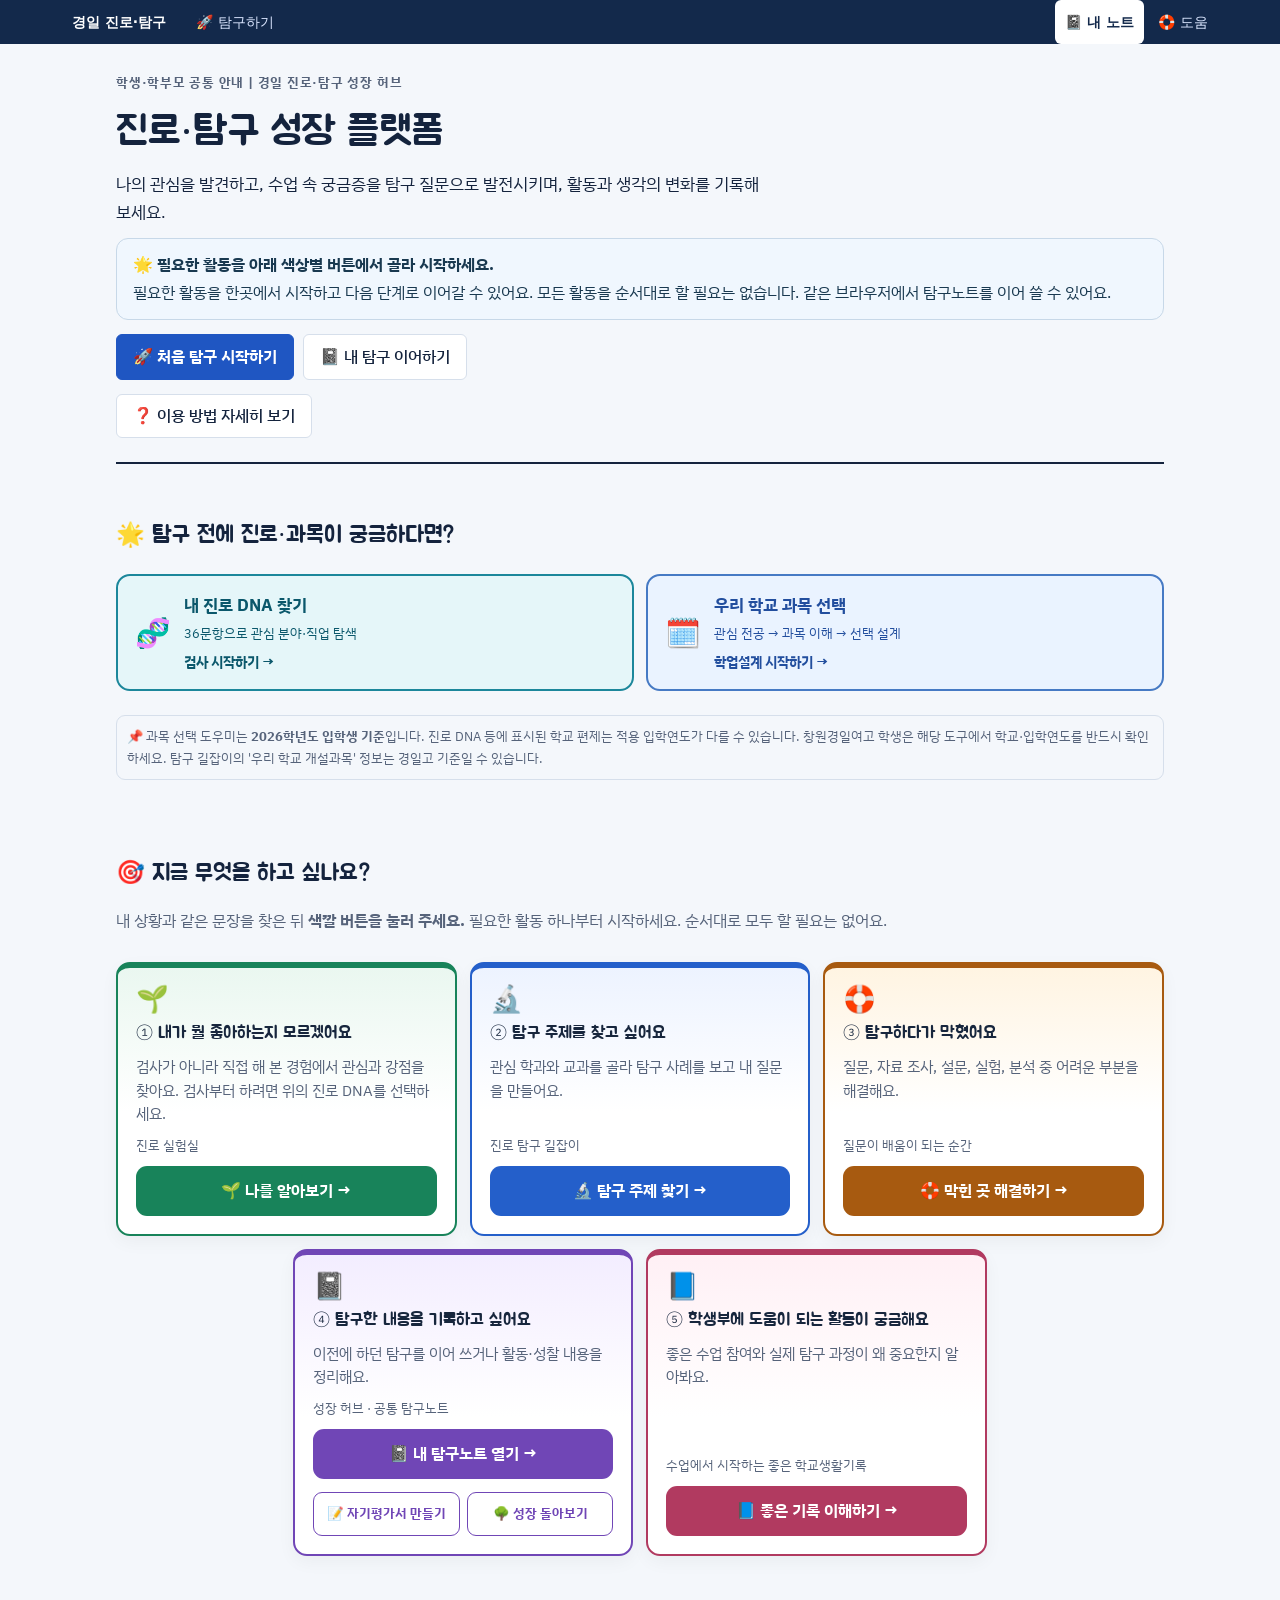
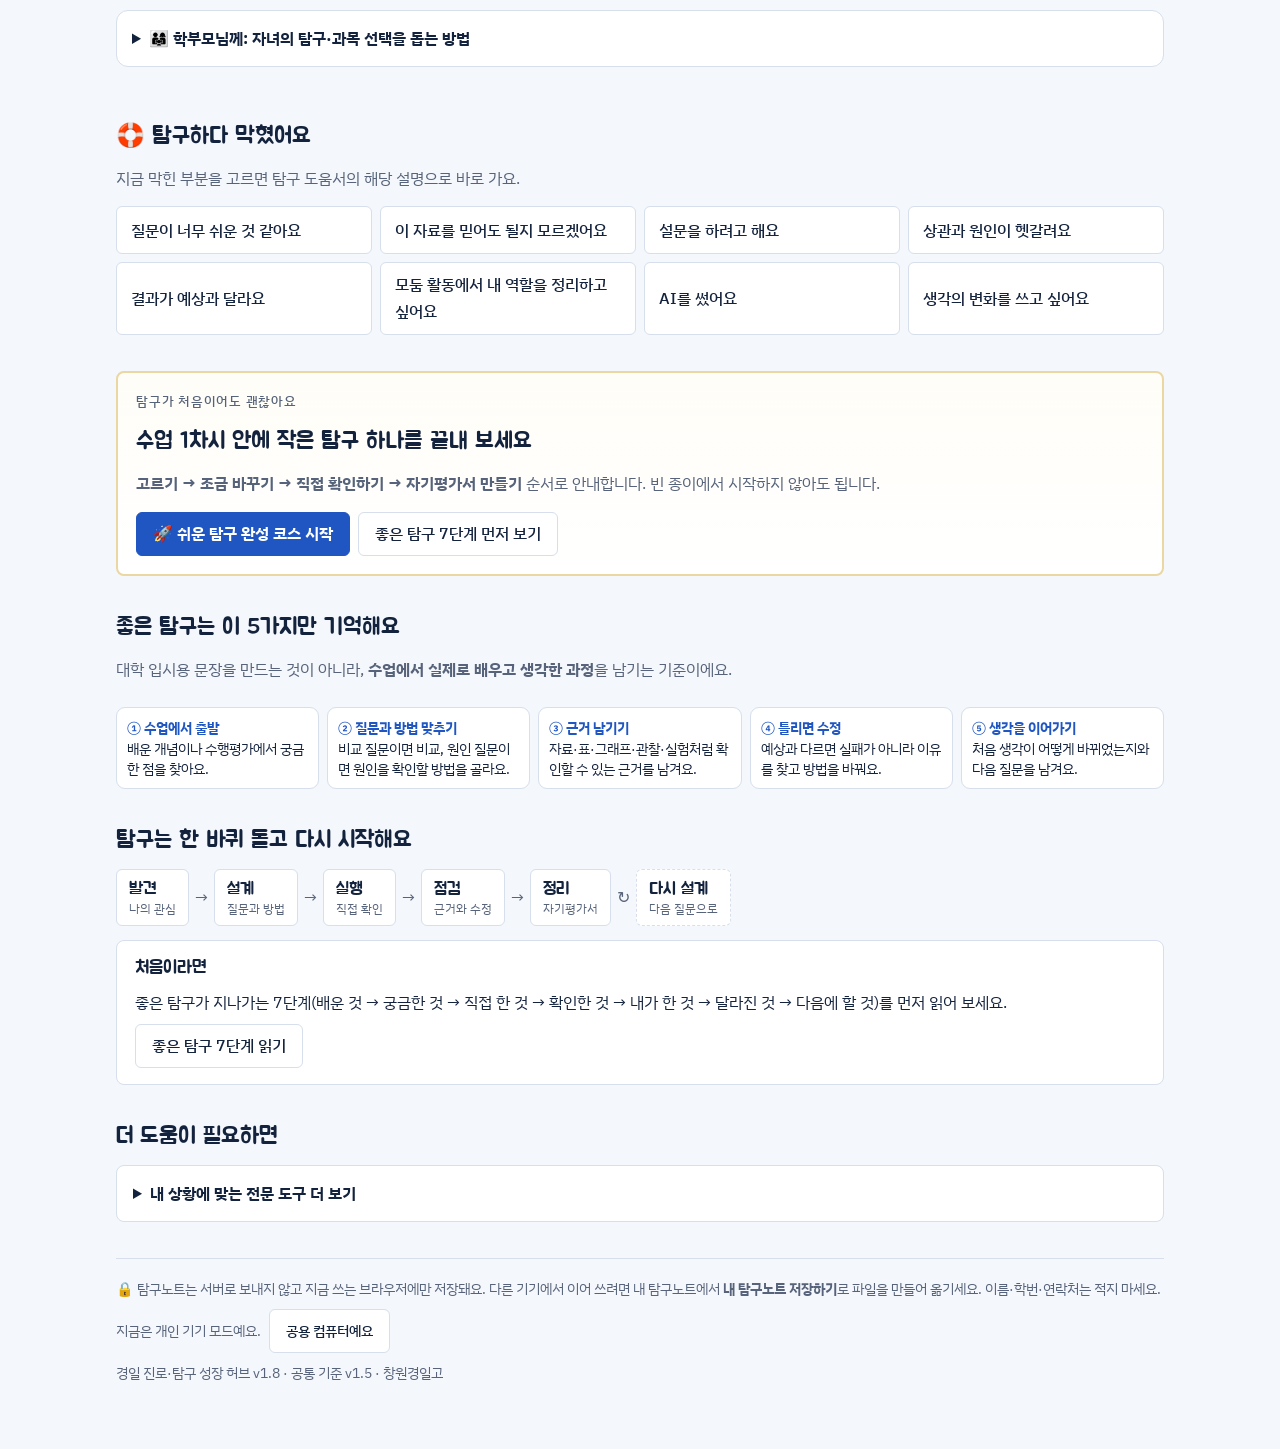
==== commit 83e923b7: "Add files via upload" ====
--- a/index.html
+++ b/index.html
@@ -99,6 +99,24 @@
 #labBox:not([hidden]){margin-top:14px}
 @media(max-width:640px){.prep-grid{grid-template-columns:1fr}.program-card{padding:14px}.program-card h3{font-size:1rem}.program-go{min-height:52px}.hero{gap:9px}.integration-notice{font-size:.9rem}}
 @media(prefers-color-scheme:dark){.program-card{background:var(--surface)}.program-card h3{color:var(--ink)}.prep-dna{background:#0e333b;color:#d7f8ff}.prep-subject{background:#172c4b;color:#dfeeff}.scope-note{color:var(--ink)}}
+
+/* v1.8: 학생 중심 모바일 동선 · 균형 잡힌 5개 카드 배치 */
+.program-card h3{word-break:keep-all;overflow-wrap:break-word;line-height:1.42}
+.program-grid{display:grid;grid-template-columns:repeat(6,minmax(0,1fr));gap:13px}
+.program-card{grid-column:span 2}
+.program-card:nth-child(4){grid-column:2/span 2}
+.program-card:nth-child(5){grid-column:4/span 2}
+.program-card .program-go{display:flex;align-items:center;justify-content:center;text-wrap:balance}
+.program-subactions{display:flex;flex-wrap:wrap;gap:7px;margin-top:4px}
+.program-subactions a{font-weight:700;font-size:.84rem;padding:8px 10px;border:1px solid var(--card-accent);color:var(--card-accent);border-radius:9px;background:var(--surface);text-decoration:none;min-height:44px;display:inline-flex;align-items:center;justify-content:center;flex:1 1 120px;word-break:keep-all}
+.program-subactions a:focus-visible{outline:3px solid var(--card-accent);outline-offset:2px}
+.dna-interest{margin-top:14px;padding:16px;border:2px solid #168499;border-radius:14px;background:var(--surface)}
+.dna-interest h2{margin:0 0 6px;font-size:1.1rem}.dna-interest .row{display:flex;flex-wrap:wrap;gap:8px}.dna-interest .row .btn{min-height:44px}
+.dna-caption{font-size:.78rem;margin:8px 0 0}
+@media(min-width:741px) and (max-width:1080px){.program-card{grid-column:span 3}.program-card:nth-child(4),.program-card:nth-child(5){grid-column:span 3}.program-card:nth-child(5){grid-column:2/span 4}}
+@media(max-width:740px){.program-grid{grid-template-columns:minmax(0,1fr);gap:10px}.program-card,.program-card:nth-child(4),.program-card:nth-child(5){grid-column:auto}.program-card{padding:13px}.program-card h3{font-size:1.05rem}.program-card .program-go{min-height:50px}.program-card p{line-height:1.5}.quick-actions .btn{width:100%;min-height:48px}.program-subactions a{flex:1 1 42%}.dna-interest .row .btn{width:100%;justify-content:center;text-align:center}}
+@media(prefers-color-scheme:dark){.program-card{background:var(--surface)}.program-card h3{color:var(--ink)}.program-subactions a{color:var(--card-accent);background:var(--surface)}.dna-interest{border-color:#48bfd0}}
+
 </style>
 </head>
 <body>
@@ -107,7 +125,7 @@
     <span class="eyebrow">학생·학부모 공통 안내 | 경일 진로·탐구 성장 허브</span>
     <h1>진로·탐구 성장 플랫폼</h1>
     <p class="intro-lead">나의 관심을 발견하고, 수업 속 궁금증을 탐구 질문으로 발전시키며, 활동과 생각의 변화를 기록해 보세요.</p>
-    <div class="integration-notice" role="note"><b>🌟 필요한 활동을 아래 색상별 버튼에서 골라 시작하세요.</b>5개 전문 프로그램을 하나의 시작 페이지로 연결했습니다. 모든 활동을 순서대로 할 필요는 없습니다. 같은 브라우저에서 탐구노트를 이어 쓸 수 있어요.</div>
+    <div class="integration-notice" role="note"><b>🌟 필요한 활동을 아래 색상별 버튼에서 골라 시작하세요.</b>필요한 활동을 한곳에서 시작하고 다음 단계로 이어갈 수 있어요. 모든 활동을 순서대로 할 필요는 없습니다. 같은 브라우저에서 탐구노트를 이어 쓸 수 있어요.</div>
     <div class="quick-actions no-print">
       <a class="btn" href="starter.html">🚀 처음 탐구 시작하기</a>
       <a class="btn quiet" href="notes.html">📓 내 탐구 이어하기</a>
@@ -127,6 +145,8 @@
 
   <section id="labBox" hidden></section>
 
+  <section id="dnaInterest" class="dna-interest" hidden aria-labelledby="dna-h"><h2 id="dna-h">🧬 진로 DNA에서 발견한 관심</h2><p class="muted" id="dnaInterestText"></p><div class="row"><a class="btn" href="https://mathlhk15-glitch.github.io/2026-1-hakup-design/">관심 전공·과목 살펴보기 →</a><a class="btn quiet" href="https://mathlhk15-glitch.github.io/career-lab/">경험으로 확인하기 →</a></div><p class="muted dna-caption">관심 유형은 진로 확정이나 공식 권장과목을 의미하지 않아요.</p></section>
+
   <section id="currentPanel" aria-labelledby="cur-h" hidden>
     <div class="row" style="justify-content:space-between">
       <h2 id="cur-h">나의 현재 탐구</h2>
@@ -146,18 +166,18 @@
 
   <section class="program-section" id="programs" aria-labelledby="programs-h">
     <h2 id="programs-h">🎯 지금 무엇을 하고 싶나요?</h2>
-    <p class="muted">내 상황과 같은 문장을 찾은 뒤 <b>색깔 버튼을 눌러 주세요.</b> 5개 중 필요한 것 하나만 이용해도 됩니다.</p>
+    <p class="muted">내 상황과 같은 문장을 찾은 뒤 <b>색깔 버튼을 눌러 주세요.</b> 필요한 활동 하나부터 시작하세요. 순서대로 모두 할 필요는 없어요.</p>
     <div class="program-grid">
-      <article class="program-card card-green"><span class="program-icon" aria-hidden="true">🌱</span><h3>① 내가 뭘 좋아하는지 모르겠어요</h3><p>나의 경험에서 관심과 강점을 찾고 진로와 연결해 봐요.</p><span class="program-source">진로 실험실</span><a class="program-go" data-site="lab" href="https://mathlhk15-glitch.github.io/career-lab/">🌱 나를 알아보기 →</a></article>
+      <article class="program-card card-green"><span class="program-icon" aria-hidden="true">🌱</span><h3>① 내가 뭘 좋아하는지 모르겠어요</h3><p>검사가 아니라 직접 해 본 경험에서 관심과 강점을 찾아요. 검사부터 하려면 위의 진로 DNA를 선택하세요.</p><span class="program-source">진로 실험실</span><a class="program-go" data-site="lab" href="https://mathlhk15-glitch.github.io/career-lab/">🌱 나를 알아보기 →</a></article>
       <article class="program-card card-blue"><span class="program-icon" aria-hidden="true">🔬</span><h3>② 탐구 주제를 찾고 싶어요</h3><p>관심 학과와 교과를 골라 탐구 사례를 보고 내 질문을 만들어요.</p><span class="program-source">진로 탐구 길잡이</span><a class="program-go" data-site="explore" href="https://mathlhk15-glitch.github.io/career-exploration-tool/">🔬 탐구 주제 찾기 →</a></article>
       <article class="program-card card-amber"><span class="program-icon" aria-hidden="true">🛟</span><h3>③ 탐구하다가 막혔어요</h3><p>질문, 자료 조사, 설문, 실험, 분석 중 어려운 부분을 해결해요.</p><span class="program-source">질문이 배움이 되는 순간</span><a class="program-go" href="#help">🛟 막힌 곳 해결하기 →</a></article>
-      <article class="program-card card-purple"><span class="program-icon" aria-hidden="true">📓</span><h3>④ 탐구한 내용을 기록하고 싶어요</h3><p>이전에 하던 탐구를 이어 쓰거나 활동·성찰 내용을 정리해요.</p><span class="program-source">성장 허브 · 공통 탐구노트</span><a class="program-go" href="notes.html">📓 내 탐구노트 열기 →</a></article>
+      <article class="program-card card-purple"><span class="program-icon" aria-hidden="true">📓</span><h3>④ 탐구한 내용을 기록하고 싶어요</h3><p>이전에 하던 탐구를 이어 쓰거나 활동·성찰 내용을 정리해요.</p><span class="program-source">성장 허브 · 공통 탐구노트</span><a class="program-go" href="notes.html">📓 내 탐구노트 열기 →</a><div class="program-subactions"><a href="notes.html?tab=summary">📝 자기평가서 만들기</a><a data-site="lab-roadmap" href="https://mathlhk15-glitch.github.io/career-lab/roadmap.html">🌳 성장 돌아보기</a></div></article>
       <article class="program-card card-rose"><span class="program-icon" aria-hidden="true">📘</span><h3>⑤ 학생부에 도움이 되는 활동이 궁금해요</h3><p>좋은 수업 참여와 실제 탐구 과정이 왜 중요한지 알아봐요.</p><span class="program-source">수업에서 시작하는 좋은 학교생활기록</span><a class="program-go" data-site="record" href="https://mathlhk15-glitch.github.io/good-school-record/">📘 좋은 기록 이해하기 →</a></article>
     </div>
   </section>
 
   <details class="parent-guide parent-expanded"><summary>👨‍👩‍👧 학부모님께: 자녀의 탐구·과목 선택을 돕는 방법</summary><div class="parent-body">
-    <p>자녀에게 다섯 프로그램을 모두 사용하도록 요구할 필요는 없습니다. <b>지금 필요한 활동 하나</b>를 함께 골라주세요.</p>
+    <p>자녀에게 모든 프로그램을 사용하도록 요구할 필요는 없습니다. <b>지금 필요한 활동 하나</b>를 함께 골라주세요.</p>
     <ol><li><b>관심을 들어주세요.</b> “요즘 수업에서 무엇이 가장 궁금했니?”</li><li><b>방법을 물어보세요.</b> “그 질문을 어떻게 확인해 볼 수 있을까?”</li><li><b>변화를 살펴보세요.</b> “탐구 전후 생각이 어떻게 달라졌니?”</li><li><b>과목은 함께 확인하세요.</b> 학업설계 도구에서 학생의 학교와 입학연도, 실제 개설·선택 조건을 확인하세요.</li><li><b>기록은 학생이 직접 작성하도록 하세요.</b> 결과보다 탐구 과정과 근거를 대화 주제로 삼아주세요.</li></ol>
     <p><b>기록 주의:</b> 탐구노트는 현재 브라우저에 저장됩니다. 휴대전화를 바꾸거나 브라우저 데이터를 삭제하기 전에 노트 파일을 백업하세요.</p>
     </div></details>
@@ -206,7 +226,7 @@
         <a class="extra-link" href="https://chatgpt.com/g/g-69d4bd3bbe808191924ff384d664273b-cangweongyeongilgo-jilmun-tamgu-juje-doumi" target="_blank" rel="noopener"><b>💡 수업 후 질문·탐구 주제 도우미</b><span>수업은 들었는데 질문이 잘 떠오르지 않을 때</span></a>
         <a class="extra-link" href="https://mathlhk15-glitch.github.io/arts-inquiry-guide/"><b>🎨 예체능 탐구 가이드</b><span>미술·음악·체육 활동을 탐구로 연결할 때</span></a>
         <a class="extra-link" href="https://park-sanggeun-all.github.io/teacher-console-map/"><b>🗺️ 모두의 학과별 탐구 지도</b><span>관심 학과의 탐구 주제와 방향을 더 폭넓게 보고 싶을 때</span></a>
-        <a class="extra-link" href="https://mathlhk15-glitch.github.io/2026-1-hakup-design"><b>🧩 선택과목 도우미</b><span>관심 분야와 학교 과목 선택을 연결하고 싶을 때</span></a>
+        <a class="extra-link" href="https://mathlhk15-glitch.github.io/2026-1-hakup-design/"><b>🧩 선택과목 도우미</b><span>관심 분야와 학교 과목 선택을 연결하고 싶을 때</span></a>
         <a class="extra-link" href="https://mathlhk15-glitch.github.io/study-record-guide/"><b>📘 공부법 × 생기부 실천 가이드</b><span>수업·공부·학교생활을 실제 기록으로 이어가고 싶을 때</span></a>
         <a class="extra-link" href="https://mathlhk15-glitch.github.io/grade5-compass/"><b>🎓 경일 내신·학과 진학 나침반 2028</b><span>현재 내신과 관심 학과를 함께 보며 진학 방향을 점검할 때</span></a>
       </div>
@@ -217,7 +237,7 @@
   <footer class="foot">
     <p>🔒 탐구노트는 서버로 보내지 않고 지금 쓰는 브라우저에만 저장돼요. 다른 기기에서 이어 쓰려면 내 탐구노트에서 <b>내 탐구노트 저장하기</b>로 파일을 만들어 옮기세요. 이름·학번·연락처는 적지 마세요.</p>
     <div class="row no-print"><span id="modeText"></span><button class="btn quiet" type="button" id="modeBtn"></button></div>
-    <p>경일 진로·탐구 성장 허브 v1.7 · 공통 기준 <span id="kisVer"></span> · 창원경일고</p>
+    <p>경일 진로·탐구 성장 허브 v1.8 · 공통 기준 <span id="kisVer"></span> · 창원경일고</p>
   </footer>
 </div>
 
@@ -276,8 +296,29 @@
   document.getElementById('modeBtn').addEventListener('click',function(){N.setMode(N.mode()==='public'?'private':'public');renderMode();renderCurrent();renderLab();});
 
 
+  // 진로 DNA 연동 준비: 표준 관심 키를 실제로 저장하는 버전에서만 표시.
+  // 점수·원응답은 읽거나 공유하지 않으며, 표시 가능한 관심 계열·분야만 사용.
+  function renderDnaInterest(){
+    var el=document.getElementById('dnaInterest'), t=document.getElementById('dnaInterestText');
+    if(!el||!t)return;
+    try{
+      var d=JSON.parse(localStorage.getItem('kyungil.interest.v1')||'null');
+      if(!d||typeof d!=='object'||Array.isArray(d)){el.hidden=true;return;}
+      var list=[];
+      if(Array.isArray(d.fieldNames))list=d.fieldNames;
+      else if(typeof d.fieldName==='string')list=[d.fieldName];
+      else if(typeof d.majorInterest==='string'&&d.majorInterest.trim())list=[d.majorInterest];
+      list=list.filter(function(x){return typeof x==='string'&&x.trim();}).map(function(x){return x.trim().slice(0,40);}).slice(0,3);
+      if(!list.length){el.hidden=true;return;}
+      t.textContent='관심 분야: '+list.join(' · ')+'. 아래에서 직접 전공과 과목을 확인해 보세요.';
+      el.hidden=false;
+    }catch(e){el.hidden=true;}
+  }
+
+  renderDnaInterest();
   renderCurrent(); renderLab(); renderMode();
   N.onChange(function(){renderCurrent();renderLab();});
+  window.addEventListener('storage',function(e){if(e.key==='kyungil.interest.v1')renderDnaInterest();});
 })();
 </script>
 </body>
